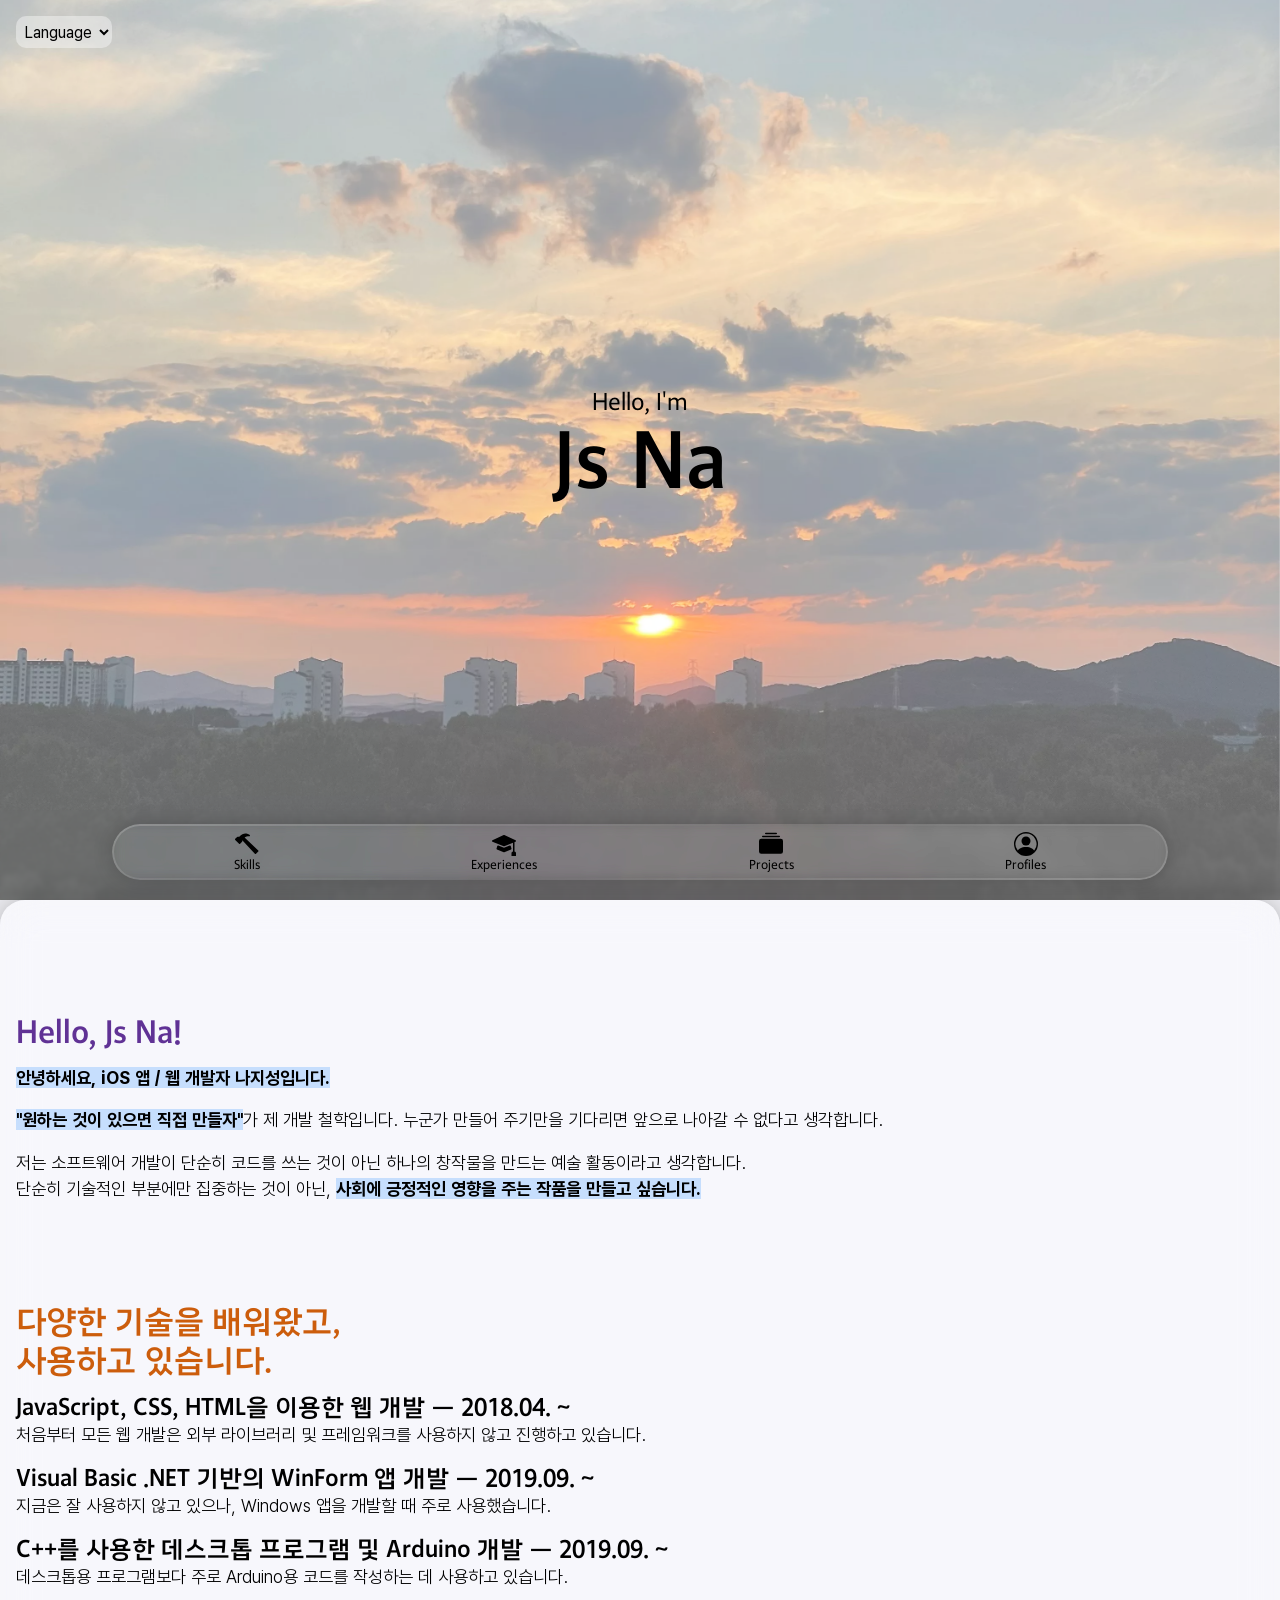
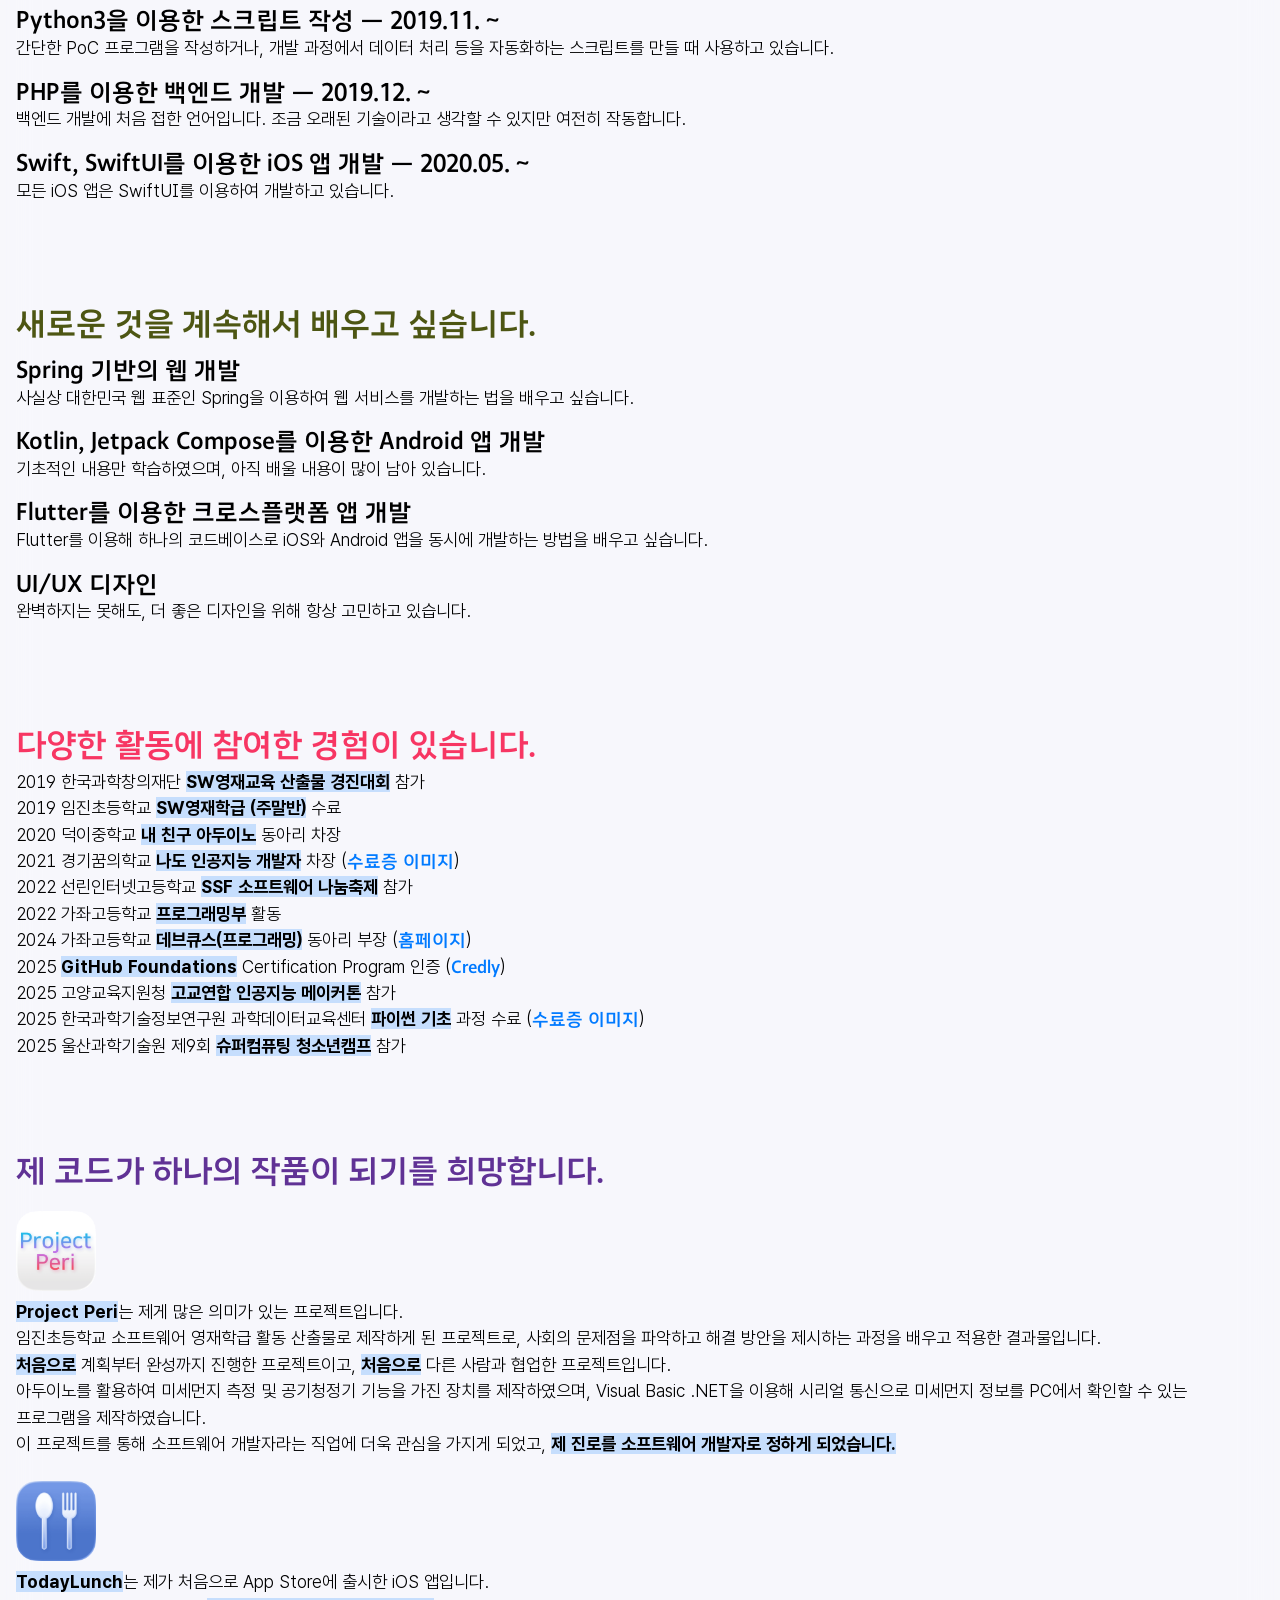
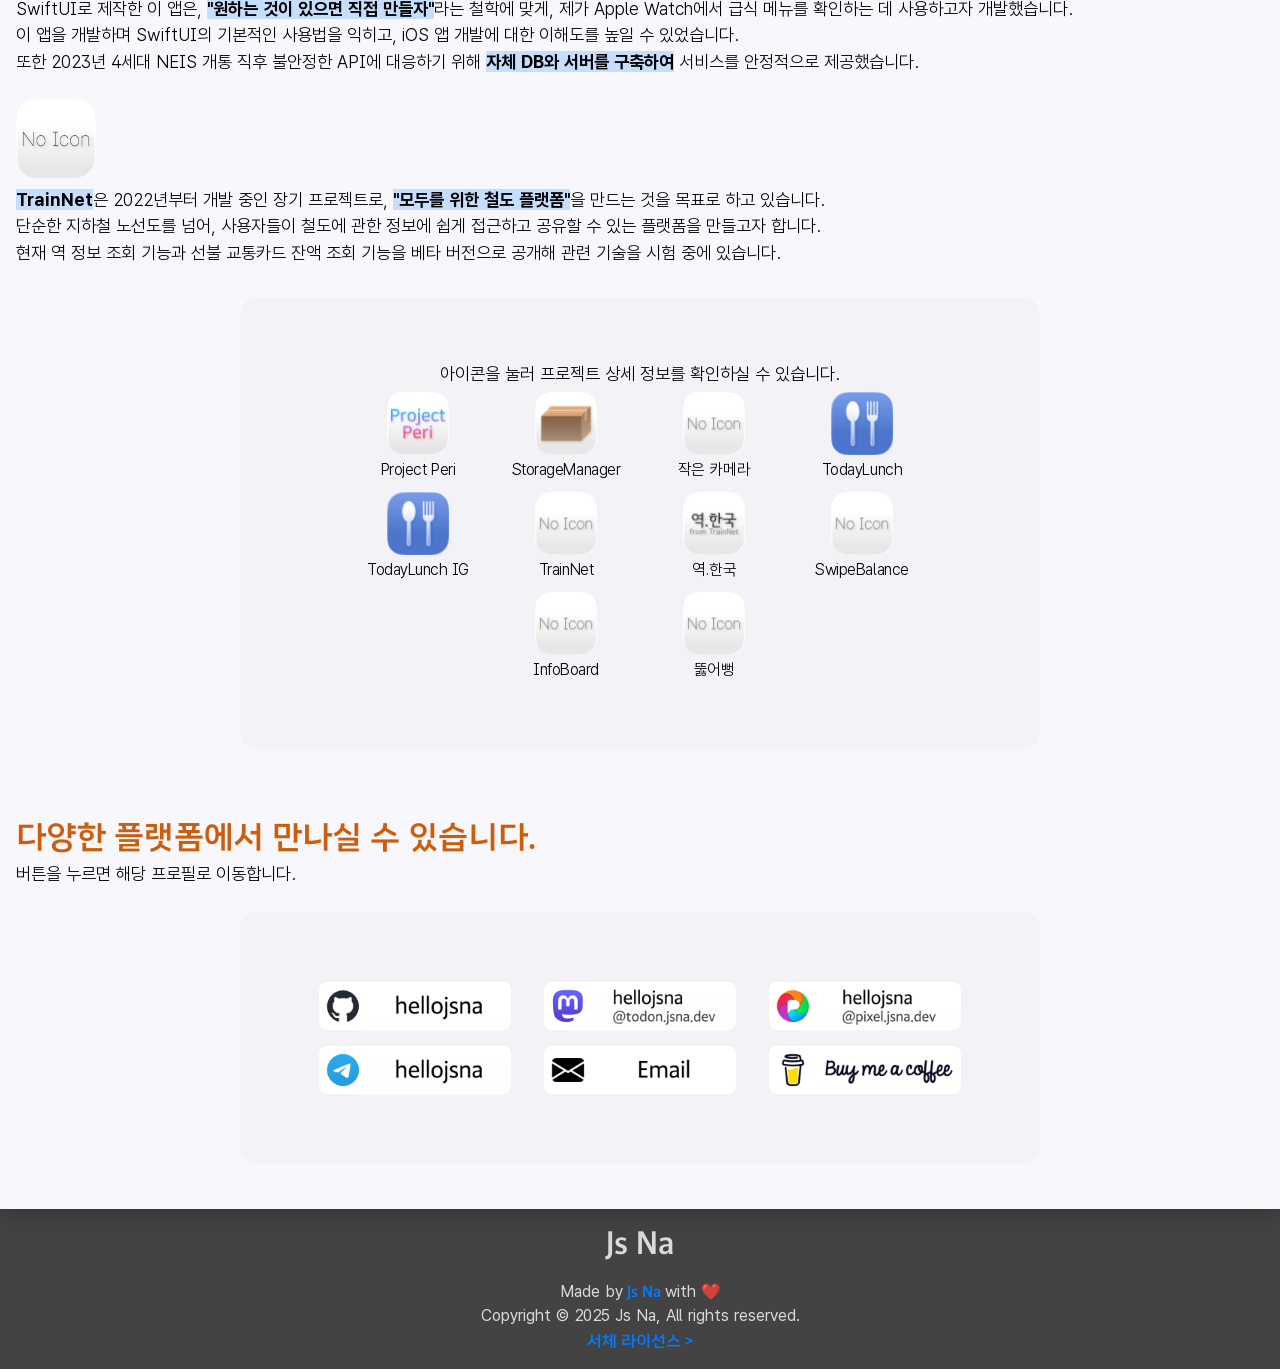
==== index.html @ 9e16c3ea "Add Project Preview Image(Screenshots)" ====
<!DOCTYPE html>
<html lang="ko">

<head>
    <meta charset="UTF-8">
    <meta name="viewport" content="width=device-width, initial-scale=1.0, viewport-fit=cover">
    <title>Js Na</title>
    <style>
        @import url('./resources/css/reset.css');
        @import url('./resources/css/root.css');
        @import url('./resources/css/index.css');
    </style>
</head>

<body>
    <div id="HelloJs" class="JsPage fixed">
        <div id="HelloVideo">
            <!--<video id="HelloVideoContent" autobuffer autoplay muted loop playsinline>
                <source src="../resources/videos/Hello-720-H264.mp4" type="video/mp4">
            </video>-->
            <picture>
                <source srcset="./resources/images/HelloTempBackground2.webp" type="image/webp">
                <img src="./resources/images/HelloTempBackground2.jpg" alt="">
            </picture>
        </div>
        <div id="HelloContent">
            <h3>Hello, I'm</h3>
            <h1>Js Na</h1>
        </div>
        <div id="LanguagePicker">
            <select id="LanguageSelect">
                <option selected disabled>Language</option>
                <option value="ko">한국어</option>
                <option value="en">English</option>
            </select>
        </div>
    </div>
    <div id="MainJs">
            <div id="JsMenuBarContainer">
                <div id="JsMenuBarBlurTop" class="GradientBlurView"></div>
                <div id="JsMenuBarBlurBottom" class="GradientBlurView"></div>
                <div id="JsMenuBarMagnifier">
                    <div class="MagnifierBorder"></div>
                </div>
                <span id="JsMenuBar">
                    <a href="#SkillsJs">
                        <svg xmlns="http://www.w3.org/2000/svg" width="16" height="16" fill="currentColor" class="bi bi-hammer"
                            viewBox="0 0 16 16">
                            <path
                                d="M9.972 2.508a.5.5 0 0 0-.16-.556l-.178-.129a5 5 0 0 0-2.076-.783C6.215.862 4.504 1.229 2.84 3.133H1.786a.5.5 0 0 0-.354.147L.146 4.567a.5.5 0 0 0 0 .706l2.571 2.579a.5.5 0 0 0 .708 0l1.286-1.29a.5.5 0 0 0 .146-.353V5.57l8.387 8.873A.5.5 0 0 0 14 14.5l1.5-1.5a.5.5 0 0 0 .017-.689l-9.129-8.63c.747-.456 1.772-.839 3.112-.839a.5.5 0 0 0 .472-.334" />
                        </svg>
                        <span>Skills</span>
                    </a>
                    <a href="#ExperienceJs">
                        <svg xmlns="http://www.w3.org/2000/svg" width="16" height="16" fill="currentColor"
                            class="bi bi-mortarboard-fill" viewBox="0 0 16 16">
                            <path
                                d="M8.211 2.047a.5.5 0 0 0-.422 0l-7.5 3.5a.5.5 0 0 0 .025.917l7.5 3a.5.5 0 0 0 .372 0L14 7.14V13a1 1 0 0 0-1 1v2h3v-2a1 1 0 0 0-1-1V6.739l.686-.275a.5.5 0 0 0 .025-.917z" />
                            <path
                                d="M4.176 9.032a.5.5 0 0 0-.656.327l-.5 1.7a.5.5 0 0 0 .294.605l4.5 1.8a.5.5 0 0 0 .372 0l4.5-1.8a.5.5 0 0 0 .294-.605l-.5-1.7a.5.5 0 0 0-.656-.327L8 10.466z" />
                        </svg>
                        <span>Experiences</span>
                    </a>
                    <a href="#MadeByJs">
                        <svg xmlns="http://www.w3.org/2000/svg" width="16" height="16" fill="currentColor" class="bi bi-collection-fill"
                            viewBox="0 0 16 16">
                            <path
                                d="M0 13a1.5 1.5 0 0 0 1.5 1.5h13A1.5 1.5 0 0 0 16 13V6a1.5 1.5 0 0 0-1.5-1.5h-13A1.5 1.5 0 0 0 0 6zM2 3a.5.5 0 0 0 .5.5h11a.5.5 0 0 0 0-1h-11A.5.5 0 0 0 2 3m2-2a.5.5 0 0 0 .5.5h7a.5.5 0 0 0 0-1h-7A.5.5 0 0 0 4 1" />
                        </svg>
                        <span>Projects</span>
                    </a>
                    <a href="#ProfilesJs">
                        <svg xmlns="http://www.w3.org/2000/svg" width="16" height="16" fill="currentColor" class="bi bi-person-circle"
                            viewBox="0 0 16 16">
                            <path d="M11 6a3 3 0 1 1-6 0 3 3 0 0 1 6 0" />
                            <path fill-rule="evenodd"
                                d="M0 8a8 8 0 1 1 16 0A8 8 0 0 1 0 8m8-7a7 7 0 0 0-5.468 11.37C3.242 11.226 4.805 10 8 10s4.757 1.225 5.468 2.37A7 7 0 0 0 8 1" />
                        </svg>
                        <span>Profiles</span>
                    </a>
                </span>
            </div>
        <div id="JsPageContainer">
            <span id="JsPages">
                <div id="AboutJs" class="JsPage">
                    <span class="PageContent">
                        <h1 class="PageTitle">Hello, Js Na!</h1>
                        <span class="PageSection">
                            <p><span class="bold">안녕하세요, iOS 앱 / 웹 개발자 나지성입니다.</span></p>
                        </span>
                        <span class="PageSection">
                            <p><span class="bold">"원하는 것이 있으면 직접 만들자"</span>가 제 개발 철학입니다. 누군가 만들어 주기만을 기다리면 앞으로 나아갈 수 없다고 생각합니다.</p>
                        </span>
                        <span class="PageSection">
                            <p>저는 소프트웨어 개발이 단순히 코드를 쓰는 것이 아닌 하나의 창작물을 만드는 예술 활동이라고 생각합니다.</p>
                            <p>단순히 기술적인 부분에만 집중하는 것이 아닌, <span class="bold">사회에 긍정적인 영향을 주는 작품을 만들고 싶습니다.</span></p>
                        </span>
                    </span>
                </div>
                <div id="SkillsJs" class="JsPage">
                    <span class="PageContent">
                        <h1 class="PageTitle">다양한 기술을 배워왔고,<br>사용하고 있습니다.</h1>
                        <span class="PageSection">
                            <h2><span class="bold">JavaScript, CSS, HTML을 이용한 웹 개발</span> — 2018.04. ~</h2>
                            <p>처음부터 모든 웹 개발은 외부 라이브러리 및 프레임워크를 사용하지 않고 진행하고 있습니다.</p>
                        </span>
                        <span class="PageSection">                            
                            <h2><span class="bold">Visual Basic .NET 기반의 WinForm 앱 개발</span> — 2019.09. ~</h2>
                            <p>지금은 잘 사용하지 않고 있으나, Windows 앱을 개발할 때 주로 사용했습니다.</p>
                        </span>
                        <span class="PageSection">
                            <h2><span class="bold">C++를 사용한 데스크톱 프로그램 및 Arduino 개발</span> — 2019.09. ~</h2>
                            <p>데스크톱용 프로그램보다 주로 Arduino용 코드를 작성하는 데 사용하고 있습니다.</p>
                        </span>
                        <span class="PageSection">
                            <h2><span class="bold">Python3을 이용한 스크립트 작성</span> — 2019.11. ~</h2>
                            <p>간단한 PoC 프로그램을 작성하거나, 개발 과정에서 데이터 처리 등을 자동화하는 스크립트를 만들 때 사용하고 있습니다.</p>
                        </span>
                        <span class="PageSection">
                            <h2><span class="bold">PHP를 이용한 백엔드 개발</span> — 2019.12. ~</h2>
                            <p>백엔드 개발에 처음 접한 언어입니다. 조금 오래된 기술이라고 생각할 수 있지만 여전히 작동합니다.</p>
                        </span>
                        <span class="PageSection">
                            <h2><span class="bold">Swift, SwiftUI를 이용한 iOS 앱 개발</span> — 2020.05. ~</h2>
                            <p>모든 iOS 앱은 SwiftUI를 이용하여 개발하고 있습니다.</p>
                        </span>
                    </span>
                </div>
                <div id="LearnJs" class="JsPage">
                    <span class="PageContent">
                        <h1 class="PageTitle">새로운 것을 계속해서 배우고 싶습니다.</h1>
                        <span class="PageSection">
                            <h2>Spring 기반의 웹 개발</h2>
                            <p>사실상 대한민국 웹 표준인 Spring을 이용하여 웹 서비스를 개발하는 법을 배우고 싶습니다.</p>
                        </span>
                        <span class="PageSection">
                            <h2>Kotlin, Jetpack Compose를 이용한 Android 앱 개발</h2>
                            <p>기초적인 내용만 학습하였으며, 아직 배울 내용이 많이 남아 있습니다.</p>
                        </span>
                        <span class="PageSection">
                            <h2>Flutter를 이용한 크로스플랫폼 앱 개발</h2>
                            <p>Flutter를 이용해 하나의 코드베이스로 iOS와 Android 앱을 동시에 개발하는 방법을 배우고 싶습니다.</p>
                        </span>
                        <span class="PageSection">
                            <h2>UI/UX 디자인</h2>
                            <p>완벽하지는 못해도, 더 좋은 디자인을 위해 항상 고민하고 있습니다.</p>
                        </span>
                    </span>
                </div>
                <div id="ExperienceJs" class="JsPage">
                    <span class="PageContent">
                        <h1 class="PageTitle">다양한 활동에 참여한 경험이 있습니다.</h1>
                        <p>2019 한국과학창의재단 <span class="bold">SW영재교육 산출물 경진대회</span> 참가</p>
                        <p>2019 임진초등학교 <span class="bold">SW영재학급 (주말반)</span> 수료</p>
                        <p>2020 덕이중학교 <span class="bold">내 친구 아두이노</span> 동아리 차장</p>
                        <p>2021 경기꿈의학교 <span class="bold">나도 인공지능 개발자</span> 차장 (<a href="./resources/images/ExpPhotos/Gyeonggi_AI_Cert.png" target="_blank">수료증 이미지</a>)</p>
                        <p>2022 선린인터넷고등학교 <span class="bold">SSF 소프트웨어 나눔축제</span> 참가</p>
                        <p>2022 가좌고등학교 <span class="bold">프로그래밍부</span> 활동</p>
                        <p>2024 가좌고등학교 <span class="bold">데브큐스(프로그래밍)</span> 동아리 부장 (<a href="https://devques.gajwa.dev" target="_blank">홈페이지</a>)</p>
                        <p>2025 <span class="bold">GitHub Foundations</span> Certification Program 인증 (<a href="https://www.credly.com/badges/ddab926b-8f0d-4dce-a1a1-4b025e166acb/public_url" target="_blank">Credly</a>)</p>
                        <p>2025 고양교육지원청 <span class="bold">고교연합 인공지능 메이커톤</span> 참가</p>
                        <p>2025 한국과학기술정보연구원 과학데이터교육센터 <span class="bold">파이썬 기초</span> 과정 수료 (<a href="./resources/images/ExpPhotos/KISTI_Python_Cert.png" target="_blank">수료증 이미지</a>)</p>
                        <p>2025 울산과학기술원 제9회 <span class="bold">슈퍼컴퓨팅 청소년캠프</span> 참가</p>
                    </span>
                </div>
                <div id="MadeByJs" class="JsPage">
                    <span class="PageContent">
                        <h1 class="PageTitle">제 코드가 하나의 작품이 되기를 희망합니다.</h1>
                        <span class="PageSection JsProjectHighlight">
                            <picture>
                                <source srcset="./resources/images/AppIcon/ProjectPeriIcon-Dark.png"
                                    media="(prefers-color-scheme: dark)" />
                                <img src="./resources/images/AppIcon/ProjectPeriIcon-Default.png" alt="Project Peri" />
                            </picture>
                            <p><span class="bold">Project Peri</span>는 제게 많은 의미가 있는 프로젝트입니다.</p>
                            <p>임진초등학교 소프트웨어 영재학급 활동 산출물로 제작하게 된 프로젝트로, 사회의 문제점을 파악하고 해결 방안을 제시하는 과정을 배우고 적용한 결과물입니다.</p>
                            <p><span class="bold">처음으로</span> 계획부터 완성까지 진행한 프로젝트이고, <span class="bold">처음으로</span> 다른 사람과 협업한 프로젝트입니다.</p>
                            <p>아두이노를 활용하여 미세먼지 측정 및 공기청정기 기능을 가진 장치를 제작하였으며, Visual Basic .NET을 이용해 시리얼 통신으로 미세먼지 정보를 PC에서 확인할 수 있는 프로그램을 제작하였습니다.</p>
                            <p>이 프로젝트를 통해 소프트웨어 개발자라는 직업에 더욱 관심을 가지게 되었고, <span class="bold">제 진로를 소프트웨어 개발자로 정하게 되었습니다.</span></p>
                        </span>
                        <span class="PageSection JsProjectHighlight">
                            <picture>
                                <source srcset="./resources/images/AppIcon/TodayLunchIcon-Dark.png"
                                    media="(prefers-color-scheme: dark)" />
                                <img src="./resources/images/AppIcon/TodayLunchIcon-Default.png" alt="TodayLunch" />
                            </picture>
                            <p><span class="bold">TodayLunch</span>는 제가 처음으로 App Store에 출시한 iOS 앱입니다.</p>
                            <p>SwiftUI로 제작한 이 앱은, <span class="bold">"원하는 것이 있으면 직접 만들자"</span>라는 철학에 맞게, 제가 Apple Watch에서 급식 메뉴를 확인하는 데 사용하고자 개발했습니다.</p>
                            <p>이 앱을 개발하며 SwiftUI의 기본적인 사용법을 익히고, iOS 앱 개발에 대한 이해도를 높일 수 있었습니다.</p>
                            <p>또한 2023년 4세대 NEIS 개통 직후 불안정한 API에 대응하기 위해 <span class="bold">자체 DB와 서버를 구축하여</span> 서비스를 안정적으로 제공했습니다.</p>
                        </span>
                        <span class="PageSection JsProjectHighlight">
                            <picture>
                                <source srcset="./resources/images/AppIcon/NoIcon-Dark.png"
                                    media="(prefers-color-scheme: dark)" />
                                <img src="./resources/images/AppIcon/NoIcon-Default.png" alt="TrainNet" />
                            </picture>
                            <p><span class="bold">TrainNet</span>은 2022년부터 개발 중인 장기 프로젝트로, <span class="bold">"모두를 위한 철도 플랫폼"</span>을 만드는 것을 목표로 하고 있습니다.</p>
                            <p>단순한 지하철 노선도를 넘어, 사용자들이 철도에 관한 정보에 쉽게 접근하고 공유할 수 있는 플랫폼을 만들고자 합니다.</p>
                            <p>현재 역 정보 조회 기능과 선불 교통카드 잔액 조회 기능을 베타 버전으로 공개해 관련 기술을 시험 중에 있습니다.</p>
                        </span>
                    </span>
                    <div id="JsAppLibrary" class="JsIconList">
                        <p>아이콘을 눌러 프로젝트 상세 정보를 확인하실 수 있습니다.</p>
                        <!-- TODO: Add WEBP images / resize to 1024x1024 -->
                        <span>
                            <button id="JsAppItem-ProjectPeri" class="JsAppItem hoverEffect">
                                <picture>
                                    <source srcset="./resources/images/AppIcon/ProjectPeriIcon-Dark.png"
                                        media="(prefers-color-scheme: dark)" />
                                    <img src="./resources/images/AppIcon/ProjectPeriIcon-Default.png" alt="Project Peri" />
                                </picture>
                                <p class="JsAppTitle">Project Peri</p>
                                <a class="JsAppLink" href="https://archive.jsna.dev/projectperi" target="_blank">Js Archive</a>
                                <p class="JsAppDescription">2019년 임진초등학교 소프트웨어 영재학급 산출물.<br>스마트폰으로 제어 가능한 미세먼지 측정 및 공기청정기 장치.</p>
                            </button>
                            <button id="JsAppItem-StorageManager" class="JsAppItem hoverEffect">
                                <picture>
                                    <source srcset="./resources/images/AppIcon/StorageManagerIcon-Dark.png"
                                        media="(prefers-color-scheme: dark)" />
                                    <img src="./resources/images/AppIcon/StorageManagerIcon-Default.png"
                                        alt="StorageManager" />
                                </picture>
                                <p class="JsAppTitle">StorageManager</p>
                                <p class="JsAppDescription">목록으로 정리해 한 눈에 보는 창고 상태 관리 앱.</p>
                            </button>
                            <button id="JsAppItem-SmallCamera" class="JsAppItem hoverEffect">
                                <picture>
                                    <source srcset="./resources/images/AppIcon/NoIcon-Dark.png"
                                        media="(prefers-color-scheme: dark)" />
                                    <img src="./resources/images/AppIcon/NoIcon-Default.png" alt="작은 카메라" />
                                </picture>
                                <p class="JsAppTitle">작은 카메라</p>
                                <p class="JsAppDescription">사진의 화질을 약간 낮춰 파일 용량을 EBS 온라인 클래스 업로드 제한에 맞게 조절해주는 앱.</p>
                            </button>
                            <button id="JsAppItem-TodayLunch" class="JsAppItem hoverEffect">
                                <picture>
                                    <source srcset="./resources/images/AppIcon/TodayLunchIcon-Dark.png"
                                        media="(prefers-color-scheme: dark)" />
                                    <img src="./resources/images/AppIcon/TodayLunchIcon-Default.png" alt="TodayLunch" />
                                </picture>
                                <p class="JsAppTitle">TodayLunch</p>
                                <a class="JsAppLink" href="https://apps.apple.com/kr/app/todaylunch/id6443977069"
                                    target="_blank">App Store</a>
                                <p class="JsAppDescription">손목에서 보는 오늘 급식 메뉴 - Apple Watch 지원 급식 식단 정보 앱.<br>전국 초등학교, 중학교, 고등학교 및 일본 일부 지역 학교의 급식 메뉴를 간편하게 확인하고, 공유할 수 있습니다.</p>
                                <div class="JsAppDetailPreviewImagesContainer">
                                    <div class="JsAppDetailPreviewImages">
                                        <img src="/resources/images/AppPreview/dev.jsna.TodayLunch/Preview.001.png" alt="Preview Image">
                                        <img src="/resources/images/AppPreview/dev.jsna.TodayLunch/Preview.002.png" alt="Preview Image">
                                        <img src="/resources/images/AppPreview/dev.jsna.TodayLunch/Preview.003.png" alt="Preview Image">
                                        <img src="/resources/images/AppPreview/dev.jsna.TodayLunch/Preview.004.png" alt="Preview Image">
                                    </div>
                                </div>
                            </button>
                            <button id="JsAppItem-TodayLunchIG" class="JsAppItem hoverEffect">
                                <picture>
                                    <source srcset="./resources/images/AppIcon/TodayLunchIcon-Dark.png"
                                        media="(prefers-color-scheme: dark)" />
                                    <img src="./resources/images/AppIcon/TodayLunchIcon-Default.png" alt="TodayLunch IG" />
                                </picture>
                                <p class="JsAppTitle">TodayLunch IG</p>
                                <a class="JsAppLink" href="https://instagram.com/gjhs_lunch"
                                    target="_blank">Gajwa</a>
                                <a class="JsAppLink" href="https://instagram.com/daejin_lunch"
                                    target="_blank">Daejin</a>
                                <a class="JsAppLink" href="https://instagram.com/shinjin_lunch"
                                    target="_blank">Shinjin</a>
                                <a class="JsAppLink" href="https://instagram.com/gmsh_lunch"
                                    target="_blank">GMSH</a>
                                <p class="JsAppDescription">TodayLunch on Instagram.</p>
                                <div class="JsAppDetailPreviewImagesContainer">
                                    <div class="JsAppDetailPreviewImages">
                                        <img src="/resources/images/AppPreview/dev.jsna.TodayLunch.IG/Preview.001.png" alt="Preview Image">
                                        <img src="/resources/images/AppPreview/dev.jsna.TodayLunch.IG/Preview.002.png" alt="Preview Image">
                                        <img src="/resources/images/AppPreview/dev.jsna.TodayLunch.IG/Preview.003.png" alt="Preview Image">
                                        <img src="/resources/images/AppPreview/dev.jsna.TodayLunch.IG/Preview.004.png" alt="Preview Image">
                                    </div>
                                </div>
                            </button>
                            <button id="JsAppItem-TrainNet" class="JsAppItem hoverEffect">
                                <picture>
                                    <source srcset="./resources/images/AppIcon/NoIcon-Dark.png"
                                        media="(prefers-color-scheme: dark)" />
                                    <img src="./resources/images/AppIcon/NoIcon-Default.png" alt="TrainNet" />
                                </picture>
                                <p class="JsAppTitle">TrainNet</p>
                                <a class="JsAppLink" href="https://trainnet.kr" target="_blank">TrainNet</a>
                                <p class="JsAppDescription">모두를 위한 철도 플랫폼 - TrainNet<br>트레인넷은 단순한 지하철 노선도가 아닙니다.</p>
                            </button>
                            <button id="JsAppItem-Station" class="JsAppItem hoverEffect">
                                <picture>
                                    <source srcset="./resources/images/AppIcon/StationIcon-Dark.png"
                                        media="(prefers-color-scheme: dark)" />
                                    <img src="./resources/images/AppIcon/StationIcon-Default.png" alt="역.한국" />
                                </picture>
                                <p class="JsAppTitle">역.한국</p>
                                <a class="JsAppLink" href="https://역.한국" target="_blank">역.한국</a>
                                <p class="JsAppDescription">가장 빠른 지하철역 정보 검색 서비스 - 역.한국 from TrainNet<br>복잡한 주소 대신 <a href="https://역.한국/김포공항5">역.한국/김포공항5</a> 처럼 짧은 링크로 공유할 수 있습니다.</p>
                                <div class="JsAppDetailPreviewImagesContainer">
                                    <div class="JsAppDetailPreviewImages">
                                        <img src="/resources/images/AppPreview/kr.trainnet.StationKR/kr.trainnet.StationKR.001.png" alt="Preview Image">
                                        <img src="/resources/images/AppPreview/kr.trainnet.StationKR/kr.trainnet.StationKR.002.png" alt="Preview Image">
                                        <img src="/resources/images/AppPreview/kr.trainnet.StationKR/kr.trainnet.StationKR.003.png" alt="Preview Image">
                                        <img src="/resources/images/AppPreview/kr.trainnet.StationKR/kr.trainnet.StationKR.004.png" alt="Preview Image">
                                        <img src="/resources/images/AppPreview/kr.trainnet.StationKR/kr.trainnet.StationKR.005.png" alt="Preview Image">
                                        <img src="/resources/images/AppPreview/kr.trainnet.StationKR/kr.trainnet.StationKR.006.png" alt="Preview Image">
                                        <img src="/resources/images/AppPreview/kr.trainnet.StationKR/kr.trainnet.StationKR.007.png" alt="Preview Image">
                                    </div>
                                </div>
                            </button>
                            <button id="JsAppItem-SwipeBalance" class="JsAppItem hoverEffect">
                                <picture>
                                    <source srcset="./resources/images/AppIcon/NoIcon-Dark.png"
                                        media="(prefers-color-scheme: dark)" />
                                    <img src="./resources/images/AppIcon/NoIcon-Default.png" alt="역.한국" />
                                </picture>
                                <p class="JsAppTitle">SwipeBalance</p>
                                <a class="JsAppLink" href="https://testflight.apple.com/join/xQWasXfj"
                                    target="_blank">TestFlight</a>
                                <p class="JsAppDescription">선불 교통 카드 잔액 조회 앱 - SwipeBalance from TrainNet<br>iOS 18 이상 버전의 제어 센터에 제어 항목을 추가하면 앱에 더 빠른 접근이 가능합니다.</p>
                            </button>
                            <button id="JsAppItem-InfoBoard" class="JsAppItem hoverEffect">
                                <picture>
                                    <source srcset="./resources/images/AppIcon/NoIcon-Dark.png"
                                        media="(prefers-color-scheme: dark)" />
                                    <img src="./resources/images/AppIcon/NoIcon-Default.png" alt="InfoBoard" />
                                </picture>
                                <p class="JsAppTitle">InfoBoard</p>
                                <p class="JsAppDescription">학교 현관 인포메이션 디스플레이 프로젝트.</p>
                                <!-- TODO: 설명 추가 -->
                            </button>
                            <button id="JsAppItem-Ttureoppeong" class="JsAppItem hoverEffect">
                                <picture>
                                    <source srcset="./resources/images/AppIcon/NoIcon-Dark.png"
                                        media="(prefers-color-scheme: dark)" />
                                    <img src="./resources/images/AppIcon/NoIcon-Default.png" alt="뚫어뻥" />
                                </picture>
                                <p class="JsAppTitle">뚫어뻥</p>
                                <a class="JsAppLink" href="https://github.com/hellojsna/Make-a-Thon-2025-Ttureoppeong" target="_blank">GitHub</a>
                                <p class="JsAppDescription">뚫어뻥 - 하수구 자동 청소를 통한 스마트 도로 침수 방지 시스템<br>경기도고양교육지원청 2025 고교연합 인공지능 메이커톤 프로젝트<br>｢틀을 깬 상상｣ 상 수상작</p>
                            </button>
                        </span>
                    </div>
                </div>
                <div id="ProfilesJs" class="JsPage">
                    <span class="PageContent">
                        <h1 class="PageTitle">다양한 플랫폼에서 만나실 수 있습니다.</h1>
                        <p>버튼을 누르면 해당 프로필로 이동합니다.</p>
                    </span>

                    <div id="JsProfileLinks" class="JsIconList">
                        <a class="hoverEffect" href="https://github.com/hellojsna" target="_blank">
                            <picture>
                                <source srcset="./resources/images/ProfileLinks/Button-GitHub-Dark.webp"
                                    type="image/webp" media="(prefers-color-scheme: dark)" />
                                <source srcset="./resources/images/ProfileLinks/Button-GitHub-Default.webp"
                                    type="image/webp" media="(prefers-color-scheme: light), (prefers-color-scheme: no-preference)" />
                                <source srcset="./resources/images/ProfileLinks/Button-GitHub-Dark.png"
                                    media="(prefers-color-scheme: dark)" />
                                <img src="./resources/images/ProfileLinks/Button-GitHub-Default.png" alt="GitHub" />
                            </picture>
                        </a>
                        <a class="hoverEffect" href="https://todon.jsna.dev/@hellojsna" target="_blank">
                            <picture>
                                <source srcset="./resources/images/ProfileLinks/Button-Todon-Dark.webp"
                                    type="image/webp" media="(prefers-color-scheme: dark)" />
                                <source srcset="./resources/images/ProfileLinks/Button-Todon-Default.webp"
                                    type="image/webp" media="(prefers-color-scheme: light), (prefers-color-scheme: no-preference)" />
                                <source srcset="./resources/images/ProfileLinks/Button-Todon-Dark.png"
                                    media="(prefers-color-scheme: dark)" />
                                <img src="./resources/images/ProfileLinks/Button-Todon-Default.png" alt="Mastodon" />
                            </picture>
                        </a>
                        <a class="hoverEffect" href="https://pixel.jsna.dev/hello.jsna" target="_blank">
                            <picture>
                                <source srcset="./resources/images/ProfileLinks/Button-Pixel-Dark.webp"
                                    type="image/webp" media="(prefers-color-scheme: dark)" />
                                <source srcset="./resources/images/ProfileLinks/Button-Pixel-Default.webp"
                                    type="image/webp" media="(prefers-color-scheme: light), (prefers-color-scheme: no-preference)" />
                                <source srcset="./resources/images/ProfileLinks/Button-Pixel-Dark.png"
                                    media="(prefers-color-scheme: dark)" />
                                <img src="./resources/images/ProfileLinks/Button-Pixel-Default.png" alt="Pixelfed" />
                            </picture>
                        </a>
                        <a class="hoverEffect" href="https://t.me/hellojsna" target="_blank">
                            <picture>
                                <source srcset="./resources/images/ProfileLinks/Button-Telegram-Dark.webp"
                                    type="image/webp" media="(prefers-color-scheme: dark)" />
                                <source srcset="./resources/images/ProfileLinks/Button-Telegram-Default.webp"
                                    type="image/webp" media="(prefers-color-scheme: light), (prefers-color-scheme: no-preference)" />
                                <source srcset="./resources/images/ProfileLinks/Button-Telegram-Dark.png"
                                    media="(prefers-color-scheme: dark)" />
                                <img src="./resources/images/ProfileLinks/Button-Telegram-Default.png" alt="Telegram" />
                            </picture>
                        </a>
                        <a class="hoverEffect" href="mailto:open-durable-blend@duck.com">
                            <picture>
                                <source srcset="./resources/images/ProfileLinks/Button-Email-Dark.webp"
                                    type="image/webp" media="(prefers-color-scheme: dark)" />
                                <source srcset="./resources/images/ProfileLinks/Button-Email-Default.webp"
                                    type="image/webp" media="(prefers-color-scheme: light), (prefers-color-scheme: no-preference)" />
                                <source srcset="./resources/images/ProfileLinks/Button-Email-Dark.png"
                                    media="(prefers-color-scheme: dark)" />
                                <img src="./resources/images/ProfileLinks/Button-Email-Default.png" alt="Email" />
                            </picture>
                        </a>
                        <a class="hoverEffect" href="https://coff.ee/HelloJsNa" target="_blank">
                            <picture>
                                <source srcset="./resources/images/ProfileLinks/Button-Coffee-Dark.webp"
                                    type="image/webp" media="(prefers-color-scheme: dark)" />
                                <source srcset="./resources/images/ProfileLinks/Button-Coffee-Default.webp"
                                    type="image/webp" media="(prefers-color-scheme: light), (prefers-color-scheme: no-preference)" />
                                <source srcset="./resources/images/ProfileLinks/Button-Coffee-Dark.png"
                                    media="(prefers-color-scheme: dark)" />
                                <img src="./resources/images/ProfileLinks/Button-Coffee-Default.png" alt="Buy Me a Coffee" />
                            </picture>
                        </a>
                    </div>
                </div>
            </span>
        </div>
    </div>
    <div id="JsAppDetailView">
        <div id="JsAppDetailBackground"></div>
        <div id="JsAppDetailContent">
            <span id="JsAppDetailIconContainer">
            </span>
            <h1 id="JsAppDetailTitle">Project</h1>
            <p id="JsAppDetailDescription">Description</p>
            <div id="JsAppDetailPreviewImagesContainer"></div>
        </div>
        <div id="JsAppDetailControlContainer">
            <span id="JsAppDetailLinkContainer">
            </span>
            <button id="JsAppDetailCloseButton"><svg xmlns="http://www.w3.org/2000/svg" width="16" height="16"
                    fill="currentColor" class="bi bi-x" viewBox="0 0 16 16">
                    <path
                        d="M4.646 4.646a.5.5 0 0 1 .708 0L8 7.293l2.646-2.647a.5.5 0 0 1 .708.708L8.707 8l2.647 2.646a.5.5 0 0 1-.708.708L8 8.707l-2.646 2.647a.5.5 0 0 1-.708-.708L7.293 8 4.646 5.354a.5.5 0 0 1 0-.708" />
                </svg></button>
        </div>
    </div>

    <footer id="JsFooter">
        <h1>Js Na</h1>
        <p>Made by<a href="https://jsna.dev/"> Js Na </a>with ❤️</p>
        <p>Copyright © 2025 Js Na, All rights reserved.</p>
        <button id="JsFontLicenseButton">서체 라이선스 ></button>
        <div id="JsFontLicenseContent">
            <picture>
                <source srcset="./resources/images/AppIcon/JsFontIcon-Dark.png"
                    media="(prefers-color-scheme: dark)" />
                <img src="./resources/images/AppIcon/JsFontIcon-Default.png" alt="InfoBoard" />
            </picture>
            <p class="JsAppTitle">서체 라이선스</p>
            <span class="JsAppDescription">
                <p>이 페이지는 아래 서체들을 사용하고 있습니다.</p>
                <p class="SeoulAlrim"><a href="https://www.seoul.go.kr/seoul/font.do" target="_blank">서울특별시에서 제공하는</a> 서울알림체</p>
                <p class="PretendardGOV"><a href="https://github.com/orioncactus/pretendard/blob/main/LICENSE" target="_blank">orioncactus에서 제공하는</a> Pretendard GOV</p>
                <!--<p class="SCDream"><a href="https://s-core.co.kr/company/font/" target="_blank">에스코어에서 제공하는</a> 에스코어드림</p>-->
            </span>
        </div>
    </footer>
    <script src="./resources/scripts/root.js"></script>
    <script src="./resources/scripts/index.js"></script>
</body>

</html>
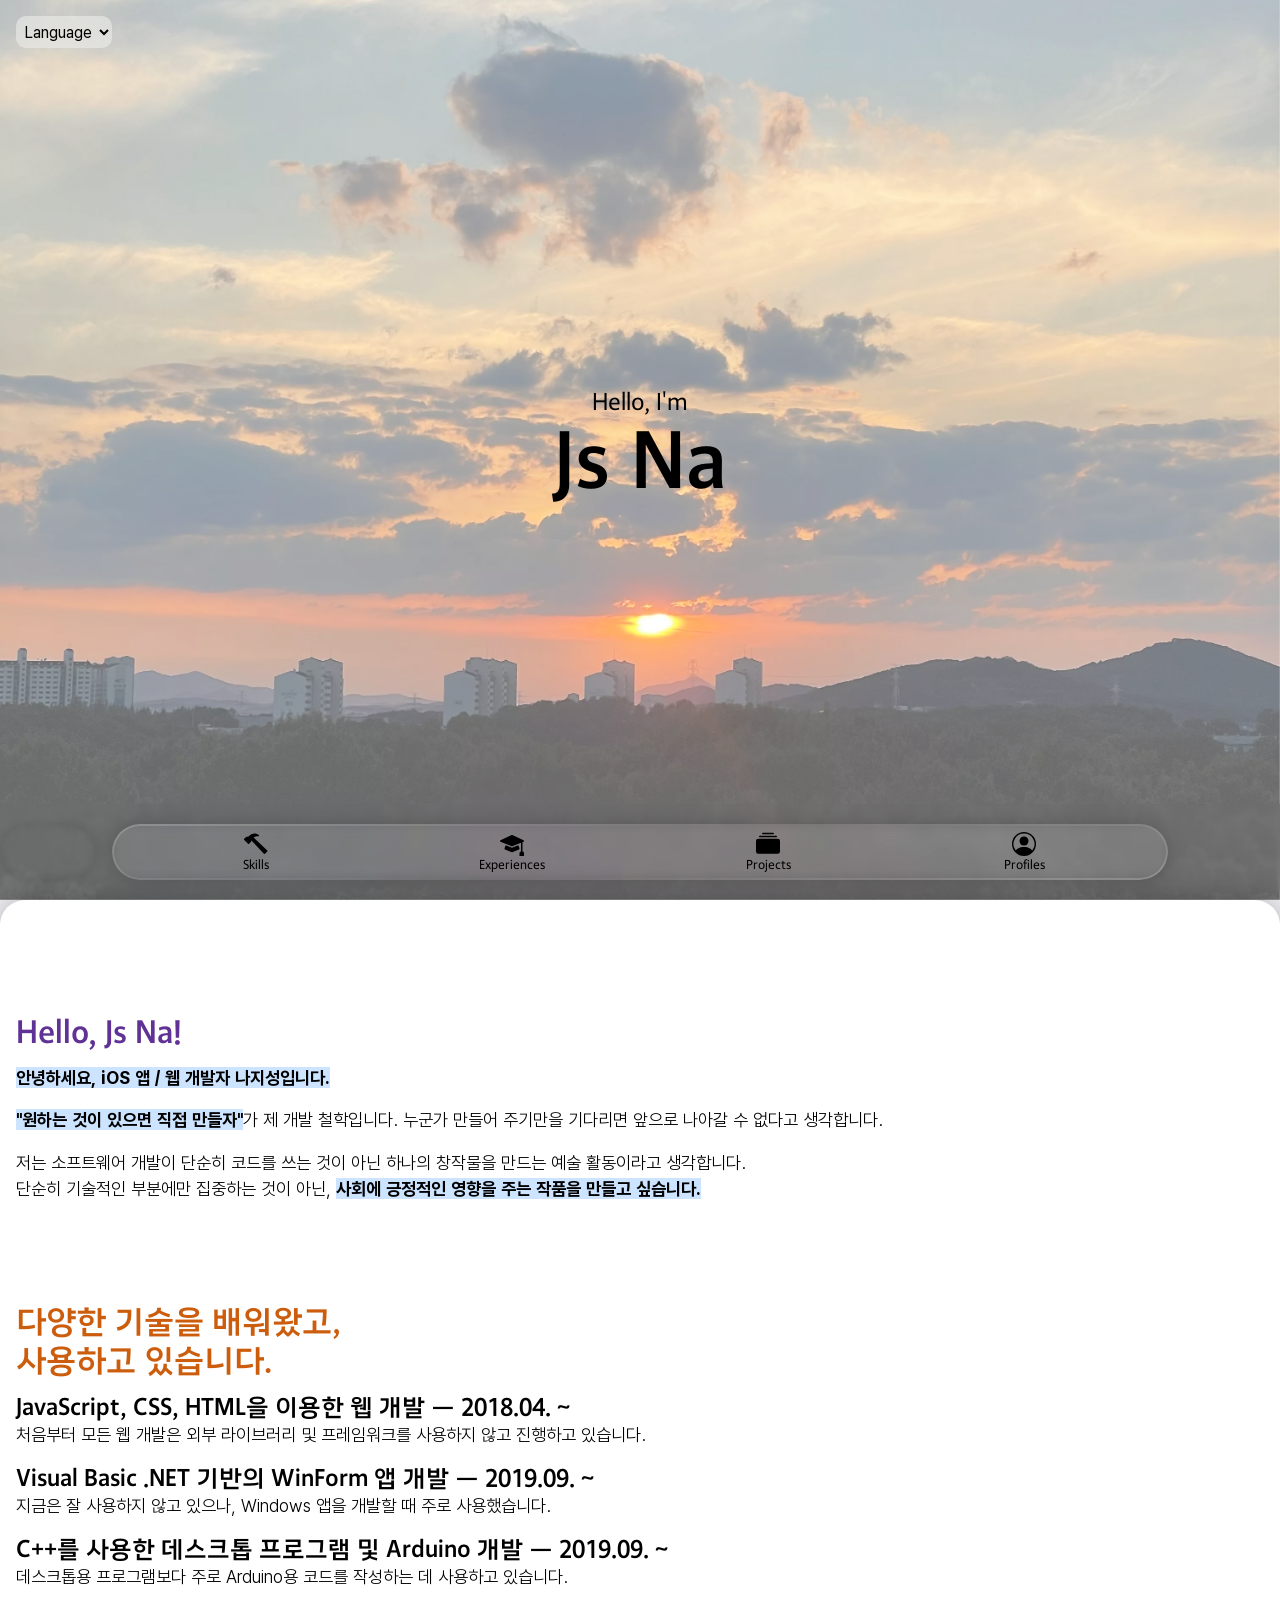
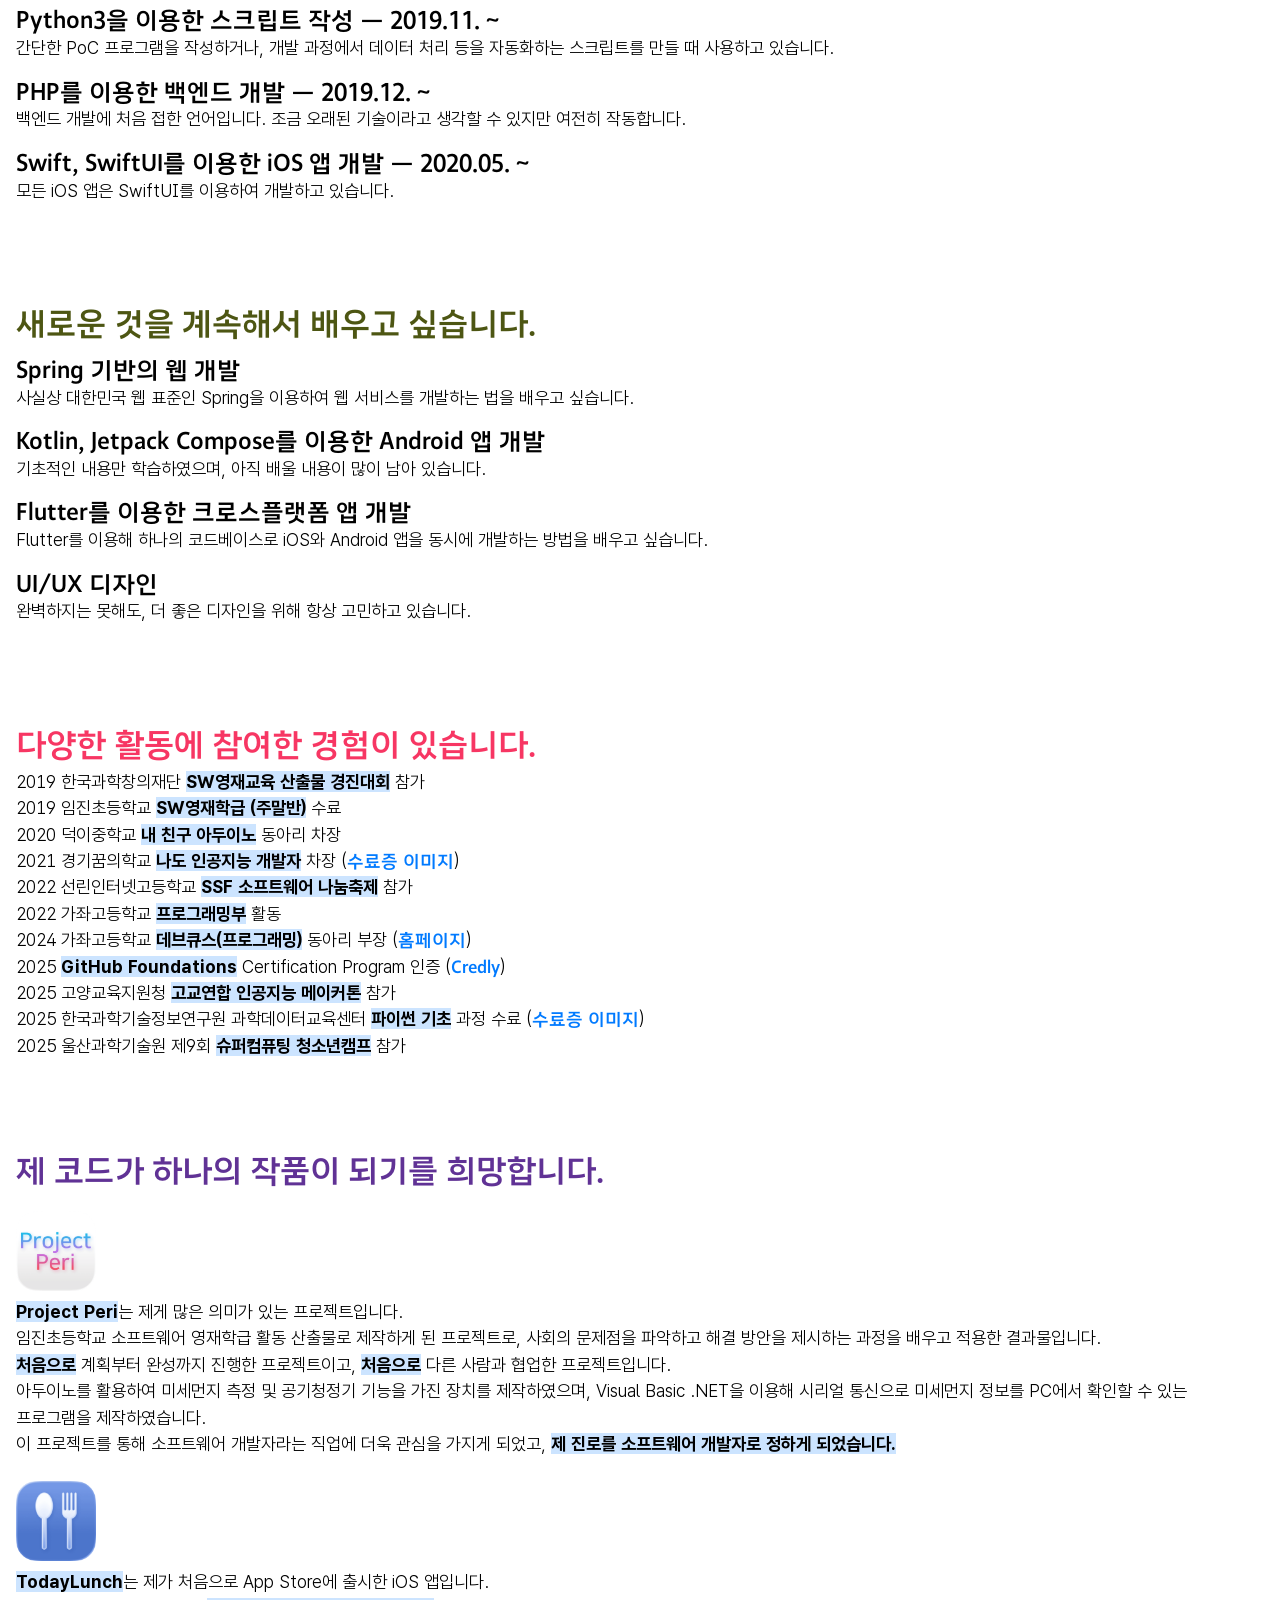
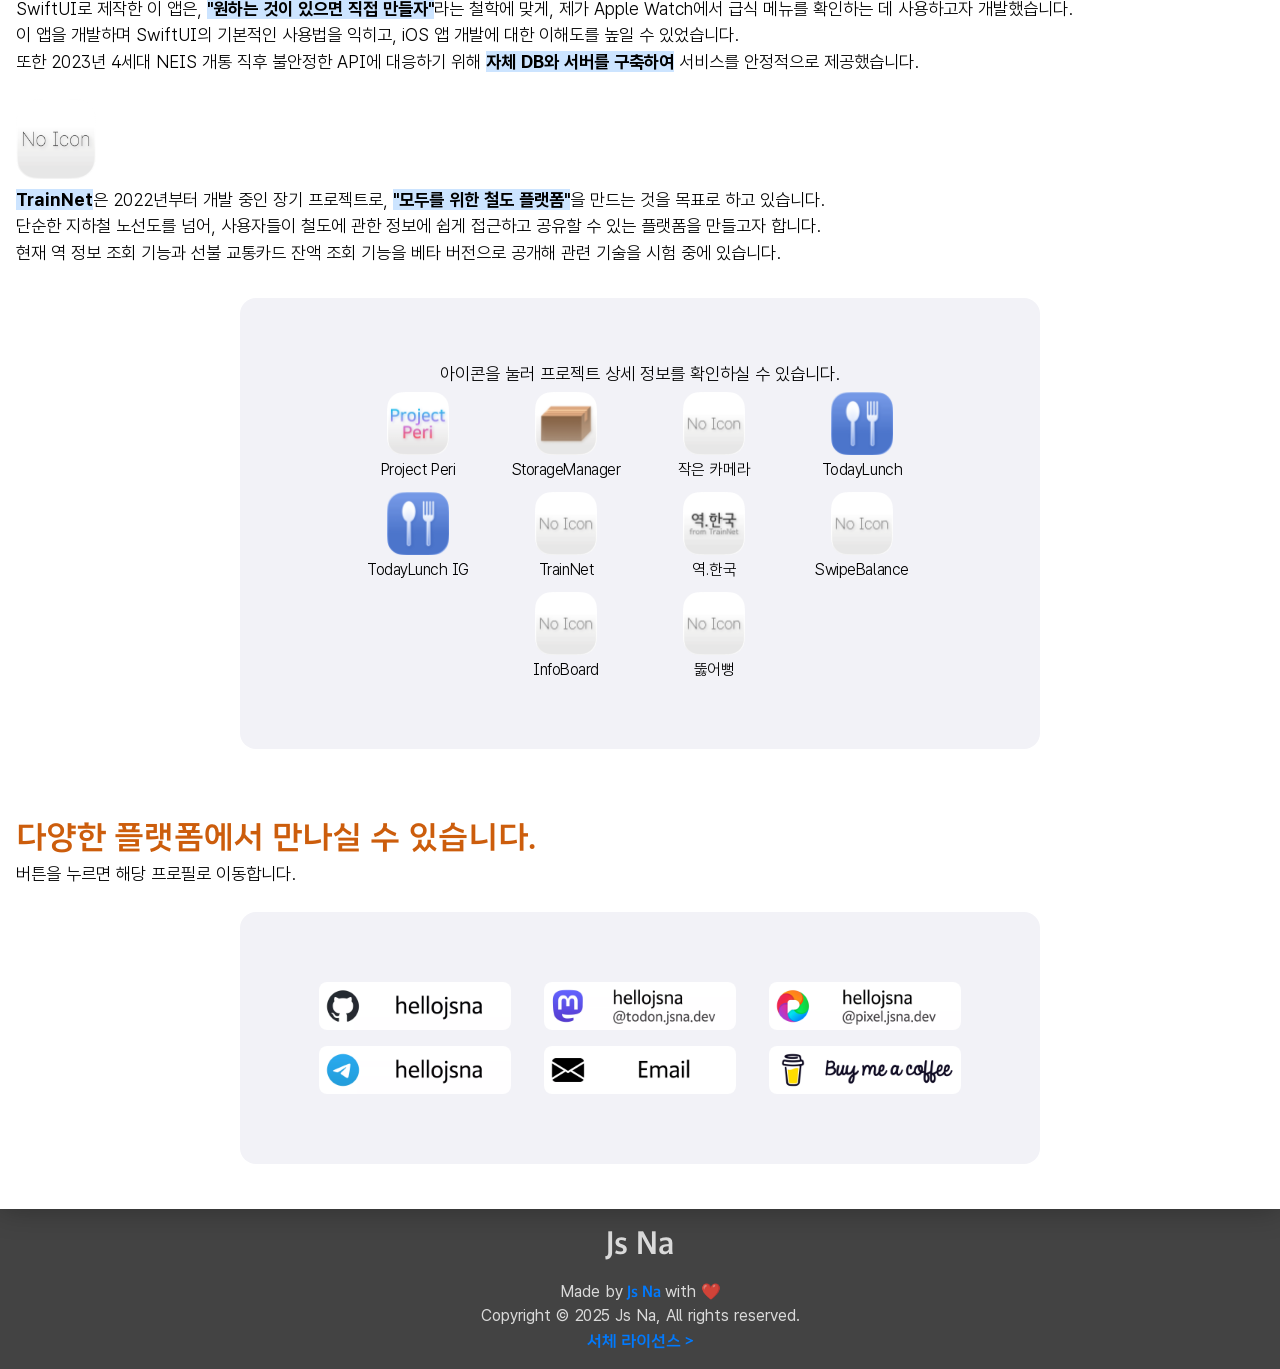
==== commit 12f4806e: "Testing Menubar Magnifier Mask" ====
--- a/index.html
+++ b/index.html
@@ -36,50 +36,87 @@
         </div>
     </div>
     <div id="MainJs">
-            <div id="JsMenuBarContainer">
-                <div id="JsMenuBarBlurTop" class="GradientBlurView"></div>
-                <div id="JsMenuBarBlurBottom" class="GradientBlurView"></div>
-                <div id="JsMenuBarMagnifier">
-                    <div class="MagnifierBorder"></div>
-                </div>
-                <span id="JsMenuBar">
-                    <a href="#SkillsJs">
-                        <svg xmlns="http://www.w3.org/2000/svg" width="16" height="16" fill="currentColor" class="bi bi-hammer"
-                            viewBox="0 0 16 16">
-                            <path
-                                d="M9.972 2.508a.5.5 0 0 0-.16-.556l-.178-.129a5 5 0 0 0-2.076-.783C6.215.862 4.504 1.229 2.84 3.133H1.786a.5.5 0 0 0-.354.147L.146 4.567a.5.5 0 0 0 0 .706l2.571 2.579a.5.5 0 0 0 .708 0l1.286-1.29a.5.5 0 0 0 .146-.353V5.57l8.387 8.873A.5.5 0 0 0 14 14.5l1.5-1.5a.5.5 0 0 0 .017-.689l-9.129-8.63c.747-.456 1.772-.839 3.112-.839a.5.5 0 0 0 .472-.334" />
-                        </svg>
-                        <span>Skills</span>
-                    </a>
-                    <a href="#ExperienceJs">
-                        <svg xmlns="http://www.w3.org/2000/svg" width="16" height="16" fill="currentColor"
-                            class="bi bi-mortarboard-fill" viewBox="0 0 16 16">
-                            <path
-                                d="M8.211 2.047a.5.5 0 0 0-.422 0l-7.5 3.5a.5.5 0 0 0 .025.917l7.5 3a.5.5 0 0 0 .372 0L14 7.14V13a1 1 0 0 0-1 1v2h3v-2a1 1 0 0 0-1-1V6.739l.686-.275a.5.5 0 0 0 .025-.917z" />
-                            <path
-                                d="M4.176 9.032a.5.5 0 0 0-.656.327l-.5 1.7a.5.5 0 0 0 .294.605l4.5 1.8a.5.5 0 0 0 .372 0l4.5-1.8a.5.5 0 0 0 .294-.605l-.5-1.7a.5.5 0 0 0-.656-.327L8 10.466z" />
-                        </svg>
-                        <span>Experiences</span>
-                    </a>
-                    <a href="#MadeByJs">
-                        <svg xmlns="http://www.w3.org/2000/svg" width="16" height="16" fill="currentColor" class="bi bi-collection-fill"
-                            viewBox="0 0 16 16">
-                            <path
-                                d="M0 13a1.5 1.5 0 0 0 1.5 1.5h13A1.5 1.5 0 0 0 16 13V6a1.5 1.5 0 0 0-1.5-1.5h-13A1.5 1.5 0 0 0 0 6zM2 3a.5.5 0 0 0 .5.5h11a.5.5 0 0 0 0-1h-11A.5.5 0 0 0 2 3m2-2a.5.5 0 0 0 .5.5h7a.5.5 0 0 0 0-1h-7A.5.5 0 0 0 4 1" />
-                        </svg>
-                        <span>Projects</span>
-                    </a>
-                    <a href="#ProfilesJs">
-                        <svg xmlns="http://www.w3.org/2000/svg" width="16" height="16" fill="currentColor" class="bi bi-person-circle"
-                            viewBox="0 0 16 16">
-                            <path d="M11 6a3 3 0 1 1-6 0 3 3 0 0 1 6 0" />
-                            <path fill-rule="evenodd"
-                                d="M0 8a8 8 0 1 1 16 0A8 8 0 0 1 0 8m8-7a7 7 0 0 0-5.468 11.37C3.242 11.226 4.805 10 8 10s4.757 1.225 5.468 2.37A7 7 0 0 0 8 1" />
-                        </svg>
-                        <span>Profiles</span>
-                    </a>
+        <div id="JsMenuBarContainer">
+            <div id="JsMenuBarBlurTop" class="GradientBlurView"></div>
+            <div id="JsMenuBarBlurBottom" class="GradientBlurView"></div>
+            <div id="JsMenuBarMagnifier">
+                <div class="MagnifierBorder"></div>
+            </div>
+            <span id="JsMenuBar" class="JsMenuBar">
+                <a href="#SkillsJs">
+                    <svg xmlns="http://www.w3.org/2000/svg" width="16" height="16" fill="currentColor" class="bi bi-hammer"
+                        viewBox="0 0 16 16">
+                        <path
+                            d="M9.972 2.508a.5.5 0 0 0-.16-.556l-.178-.129a5 5 0 0 0-2.076-.783C6.215.862 4.504 1.229 2.84 3.133H1.786a.5.5 0 0 0-.354.147L.146 4.567a.5.5 0 0 0 0 .706l2.571 2.579a.5.5 0 0 0 .708 0l1.286-1.29a.5.5 0 0 0 .146-.353V5.57l8.387 8.873A.5.5 0 0 0 14 14.5l1.5-1.5a.5.5 0 0 0 .017-.689l-9.129-8.63c.747-.456 1.772-.839 3.112-.839a.5.5 0 0 0 .472-.334" />
+                    </svg>
+                    <span>Skills</span>
+                </a>
+                <a href="#ExperienceJs">
+                    <svg xmlns="http://www.w3.org/2000/svg" width="16" height="16" fill="currentColor"
+                        class="bi bi-mortarboard-fill" viewBox="0 0 16 16">
+                        <path
+                            d="M8.211 2.047a.5.5 0 0 0-.422 0l-7.5 3.5a.5.5 0 0 0 .025.917l7.5 3a.5.5 0 0 0 .372 0L14 7.14V13a1 1 0 0 0-1 1v2h3v-2a1 1 0 0 0-1-1V6.739l.686-.275a.5.5 0 0 0 .025-.917z" />
+                        <path
+                            d="M4.176 9.032a.5.5 0 0 0-.656.327l-.5 1.7a.5.5 0 0 0 .294.605l4.5 1.8a.5.5 0 0 0 .372 0l4.5-1.8a.5.5 0 0 0 .294-.605l-.5-1.7a.5.5 0 0 0-.656-.327L8 10.466z" />
+                    </svg>
+                    <span>Experiences</span>
+                </a>
+                <a href="#MadeByJs">
+                    <svg xmlns="http://www.w3.org/2000/svg" width="16" height="16" fill="currentColor" class="bi bi-collection-fill"
+                        viewBox="0 0 16 16">
+                        <path
+                            d="M0 13a1.5 1.5 0 0 0 1.5 1.5h13A1.5 1.5 0 0 0 16 13V6a1.5 1.5 0 0 0-1.5-1.5h-13A1.5 1.5 0 0 0 0 6zM2 3a.5.5 0 0 0 .5.5h11a.5.5 0 0 0 0-1h-11A.5.5 0 0 0 2 3m2-2a.5.5 0 0 0 .5.5h7a.5.5 0 0 0 0-1h-7A.5.5 0 0 0 4 1" />
+                    </svg>
+                    <span>Projects</span>
+                </a>
+                <a href="#ProfilesJs">
+                    <svg xmlns="http://www.w3.org/2000/svg" width="16" height="16" fill="currentColor" class="bi bi-person-circle"
+                        viewBox="0 0 16 16">
+                        <path d="M11 6a3 3 0 1 1-6 0 3 3 0 0 1 6 0" />
+                        <path fill-rule="evenodd"
+                            d="M0 8a8 8 0 1 1 16 0A8 8 0 0 1 0 8m8-7a7 7 0 0 0-5.468 11.37C3.242 11.226 4.805 10 8 10s4.757 1.225 5.468 2.37A7 7 0 0 0 8 1" />
+                    </svg>
+                    <span>Profiles</span>
+                </a>
+            </span>
+            <span id="JsMenuBarColor" class="JsMenuBar">
+                <span>
+                    <svg xmlns="http://www.w3.org/2000/svg" width="16" height="16" fill="currentColor" class="bi bi-hammer"
+                        viewBox="0 0 16 16">
+                        <path
+                            d="M9.972 2.508a.5.5 0 0 0-.16-.556l-.178-.129a5 5 0 0 0-2.076-.783C6.215.862 4.504 1.229 2.84 3.133H1.786a.5.5 0 0 0-.354.147L.146 4.567a.5.5 0 0 0 0 .706l2.571 2.579a.5.5 0 0 0 .708 0l1.286-1.29a.5.5 0 0 0 .146-.353V5.57l8.387 8.873A.5.5 0 0 0 14 14.5l1.5-1.5a.5.5 0 0 0 .017-.689l-9.129-8.63c.747-.456 1.772-.839 3.112-.839a.5.5 0 0 0 .472-.334" />
+                    </svg>
+                    <span>Skills</span>
                 </span>
-            </div>
+                <span>
+                    <svg xmlns="http://www.w3.org/2000/svg" width="16" height="16" fill="currentColor"
+                        class="bi bi-mortarboard-fill" viewBox="0 0 16 16">
+                        <path
+                            d="M8.211 2.047a.5.5 0 0 0-.422 0l-7.5 3.5a.5.5 0 0 0 .025.917l7.5 3a.5.5 0 0 0 .372 0L14 7.14V13a1 1 0 0 0-1 1v2h3v-2a1 1 0 0 0-1-1V6.739l.686-.275a.5.5 0 0 0 .025-.917z" />
+                        <path
+                            d="M4.176 9.032a.5.5 0 0 0-.656.327l-.5 1.7a.5.5 0 0 0 .294.605l4.5 1.8a.5.5 0 0 0 .372 0l4.5-1.8a.5.5 0 0 0 .294-.605l-.5-1.7a.5.5 0 0 0-.656-.327L8 10.466z" />
+                    </svg>
+                    <span>Experiences</span>
+                </span>
+                <span>
+                    <svg xmlns="http://www.w3.org/2000/svg" width="16" height="16" fill="currentColor" class="bi bi-collection-fill"
+                        viewBox="0 0 16 16">
+                        <path
+                            d="M0 13a1.5 1.5 0 0 0 1.5 1.5h13A1.5 1.5 0 0 0 16 13V6a1.5 1.5 0 0 0-1.5-1.5h-13A1.5 1.5 0 0 0 0 6zM2 3a.5.5 0 0 0 .5.5h11a.5.5 0 0 0 0-1h-11A.5.5 0 0 0 2 3m2-2a.5.5 0 0 0 .5.5h7a.5.5 0 0 0 0-1h-7A.5.5 0 0 0 4 1" />
+                    </svg>
+                    <span>Projects</span>
+                </span>
+                <span>
+                    <svg xmlns="http://www.w3.org/2000/svg" width="16" height="16" fill="currentColor" class="bi bi-person-circle"
+                        viewBox="0 0 16 16">
+                        <path d="M11 6a3 3 0 1 1-6 0 3 3 0 0 1 6 0" />
+                        <path fill-rule="evenodd"
+                            d="M0 8a8 8 0 1 1 16 0A8 8 0 0 1 0 8m8-7a7 7 0 0 0-5.468 11.37C3.242 11.226 4.805 10 8 10s4.757 1.225 5.468 2.37A7 7 0 0 0 8 1" />
+                    </svg>
+                    <span>Profiles</span>
+                </span>
+            </span>
+        </div>
         <div id="JsPageContainer">
             <span id="JsPages">
                 <div id="AboutJs" class="JsPage">
@@ -242,13 +279,13 @@
                                 <p class="JsAppTitle">TodayLunch</p>
                                 <a class="JsAppLink" href="https://apps.apple.com/kr/app/todaylunch/id6443977069"
                                     target="_blank">App Store</a>
-                                <p class="JsAppDescription">손목에서 보는 오늘 급식 메뉴 - Apple Watch 지원 급식 식단 정보 앱.<br>전국 초등학교, 중학교, 고등학교 및 일본 일부 지역 학교의 급식 메뉴를 간편하게 확인하고, 공유할 수 있습니다.</p>
+                                <p class="JsAppDescription">손목에서 보는 오늘 급식 메뉴 - Apple Watch 지원 급식 식단 정보 앱.<br>전국 초등학교, 중학교, 고등학교 및 일본 일부 지역 학교의 급식 메뉴를 간편하게 확인하고, 공유할 수 있습니다.<br>NEIS의 Open API가 누락된 경우에 대비해 자체 데이터베이스를 구축하여 수동으로 입력한 급식 정보 및 다른 기관의 식단 정보를 제공할 수 있는 API를 구축했습니다.</p>
                                 <div class="JsAppDetailPreviewImagesContainer">
                                     <div class="JsAppDetailPreviewImages">
-                                        <img src="/resources/images/AppPreview/dev.jsna.TodayLunch/Preview.001.png" alt="Preview Image">
-                                        <img src="/resources/images/AppPreview/dev.jsna.TodayLunch/Preview.002.png" alt="Preview Image">
-                                        <img src="/resources/images/AppPreview/dev.jsna.TodayLunch/Preview.003.png" alt="Preview Image">
-                                        <img src="/resources/images/AppPreview/dev.jsna.TodayLunch/Preview.004.png" alt="Preview Image">
+                                        <img src="./resources/images/AppPreview/dev.jsna.TodayLunch/Preview.001.png" alt="Preview Image">
+                                        <img src="./resources/images/AppPreview/dev.jsna.TodayLunch/Preview.002.png" alt="Preview Image">
+                                        <img src="./resources/images/AppPreview/dev.jsna.TodayLunch/Preview.003.png" alt="Preview Image">
+                                        <img src="./resources/images/AppPreview/dev.jsna.TodayLunch/Preview.004.png" alt="Preview Image">
                                     </div>
                                 </div>
                             </button>
@@ -267,13 +304,13 @@
                                     target="_blank">Shinjin</a>
                                 <a class="JsAppLink" href="https://instagram.com/gmsh_lunch"
                                     target="_blank">GMSH</a>
-                                <p class="JsAppDescription">TodayLunch on Instagram.</p>
+                                <p class="JsAppDescription">TodayLunch on Instagram.<br>TodayLunch의 자체 API를 사용하여 매일 Instagram 스토리에 자동으로 식단 정보를 업로드합니다.</p>
                                 <div class="JsAppDetailPreviewImagesContainer">
                                     <div class="JsAppDetailPreviewImages">
-                                        <img src="/resources/images/AppPreview/dev.jsna.TodayLunch.IG/Preview.001.png" alt="Preview Image">
-                                        <img src="/resources/images/AppPreview/dev.jsna.TodayLunch.IG/Preview.002.png" alt="Preview Image">
-                                        <img src="/resources/images/AppPreview/dev.jsna.TodayLunch.IG/Preview.003.png" alt="Preview Image">
-                                        <img src="/resources/images/AppPreview/dev.jsna.TodayLunch.IG/Preview.004.png" alt="Preview Image">
+                                        <img src="./resources/images/AppPreview/dev.jsna.TodayLunch.IG/Preview.001.png" alt="Preview Image">
+                                        <img src="./resources/images/AppPreview/dev.jsna.TodayLunch.IG/Preview.002.png" alt="Preview Image">
+                                        <img src="./resources/images/AppPreview/dev.jsna.TodayLunch.IG/Preview.003.png" alt="Preview Image">
+                                        <img src="./resources/images/AppPreview/dev.jsna.TodayLunch.IG/Preview.004.png" alt="Preview Image">
                                     </div>
                                 </div>
                             </button>
@@ -298,13 +335,13 @@
                                 <p class="JsAppDescription">가장 빠른 지하철역 정보 검색 서비스 - 역.한국 from TrainNet<br>복잡한 주소 대신 <a href="https://역.한국/김포공항5">역.한국/김포공항5</a> 처럼 짧은 링크로 공유할 수 있습니다.</p>
                                 <div class="JsAppDetailPreviewImagesContainer">
                                     <div class="JsAppDetailPreviewImages">
-                                        <img src="/resources/images/AppPreview/kr.trainnet.StationKR/kr.trainnet.StationKR.001.png" alt="Preview Image">
-                                        <img src="/resources/images/AppPreview/kr.trainnet.StationKR/kr.trainnet.StationKR.002.png" alt="Preview Image">
-                                        <img src="/resources/images/AppPreview/kr.trainnet.StationKR/kr.trainnet.StationKR.003.png" alt="Preview Image">
-                                        <img src="/resources/images/AppPreview/kr.trainnet.StationKR/kr.trainnet.StationKR.004.png" alt="Preview Image">
-                                        <img src="/resources/images/AppPreview/kr.trainnet.StationKR/kr.trainnet.StationKR.005.png" alt="Preview Image">
-                                        <img src="/resources/images/AppPreview/kr.trainnet.StationKR/kr.trainnet.StationKR.006.png" alt="Preview Image">
-                                        <img src="/resources/images/AppPreview/kr.trainnet.StationKR/kr.trainnet.StationKR.007.png" alt="Preview Image">
+                                        <img src="./resources/images/AppPreview/kr.trainnet.StationKR/Preview.001.png" alt="Preview Image">
+                                        <img src="./resources/images/AppPreview/kr.trainnet.StationKR/Preview.002.png" alt="Preview Image">
+                                        <img src="./resources/images/AppPreview/kr.trainnet.StationKR/Preview.003.png" alt="Preview Image">
+                                        <img src="./resources/images/AppPreview/kr.trainnet.StationKR/Preview.004.png" alt="Preview Image">
+                                        <img src="./resources/images/AppPreview/kr.trainnet.StationKR/Preview.005.png" alt="Preview Image">
+                                        <img src="./resources/images/AppPreview/kr.trainnet.StationKR/Preview.006.png" alt="Preview Image">
+                                        <img src="./resources/images/AppPreview/kr.trainnet.StationKR/Preview.007.png" alt="Preview Image">
                                     </div>
                                 </div>
                             </button>
@@ -326,8 +363,13 @@
                                     <img src="./resources/images/AppIcon/NoIcon-Default.png" alt="InfoBoard" />
                                 </picture>
                                 <p class="JsAppTitle">InfoBoard</p>
-                                <p class="JsAppDescription">학교 현관 인포메이션 디스플레이 프로젝트.</p>
+                                <p class="JsAppDescription">학교 현관 인포메이션 디스플레이 프로젝트.<br>학교 구성원들의 일상을 더욱 편리하게 만들고자 시작된 InfoBoard 프로젝트는 학교를 방문한 모든 사람에게 유용한 정보를 제공합니다. 급식 식단부터 날씨, 버스 도착 정보까지, InfoBoard는 학교생활에 필요한 모든 정보를 한 곳에서 쉽게 확인할 수 있게 해줍니다.<br>InfoBoard는 "잘 읽히는 디자인"을 만들기 위해 여러 디자인 요소를 테스트했으며, 다양한 피드백을 적극적으로 반영하며 지속적인 개선을 이어가고 있습니다.</p>
                                 <!-- TODO: 설명 추가 -->
+                                <div class="JsAppDetailPreviewImagesContainer">
+                                    <div class="JsAppDetailPreviewImages">
+                                        <img src="./resources/images/AppPreview/dev.jsna.InfoBoard2024/Preview.001.png" alt="Preview Image">
+                                    </div>
+                                </div>
                             </button>
                             <button id="JsAppItem-Ttureoppeong" class="JsAppItem hoverEffect">
                                 <picture>
@@ -449,7 +491,7 @@
             <picture>
                 <source srcset="./resources/images/AppIcon/JsFontIcon-Dark.png"
                     media="(prefers-color-scheme: dark)" />
-                <img src="./resources/images/AppIcon/JsFontIcon-Default.png" alt="InfoBoard" />
+                <img src="./resources/images/AppIcon/JsFontIcon-Default.png" alt="서체" />
             </picture>
             <p class="JsAppTitle">서체 라이선스</p>
             <span class="JsAppDescription">
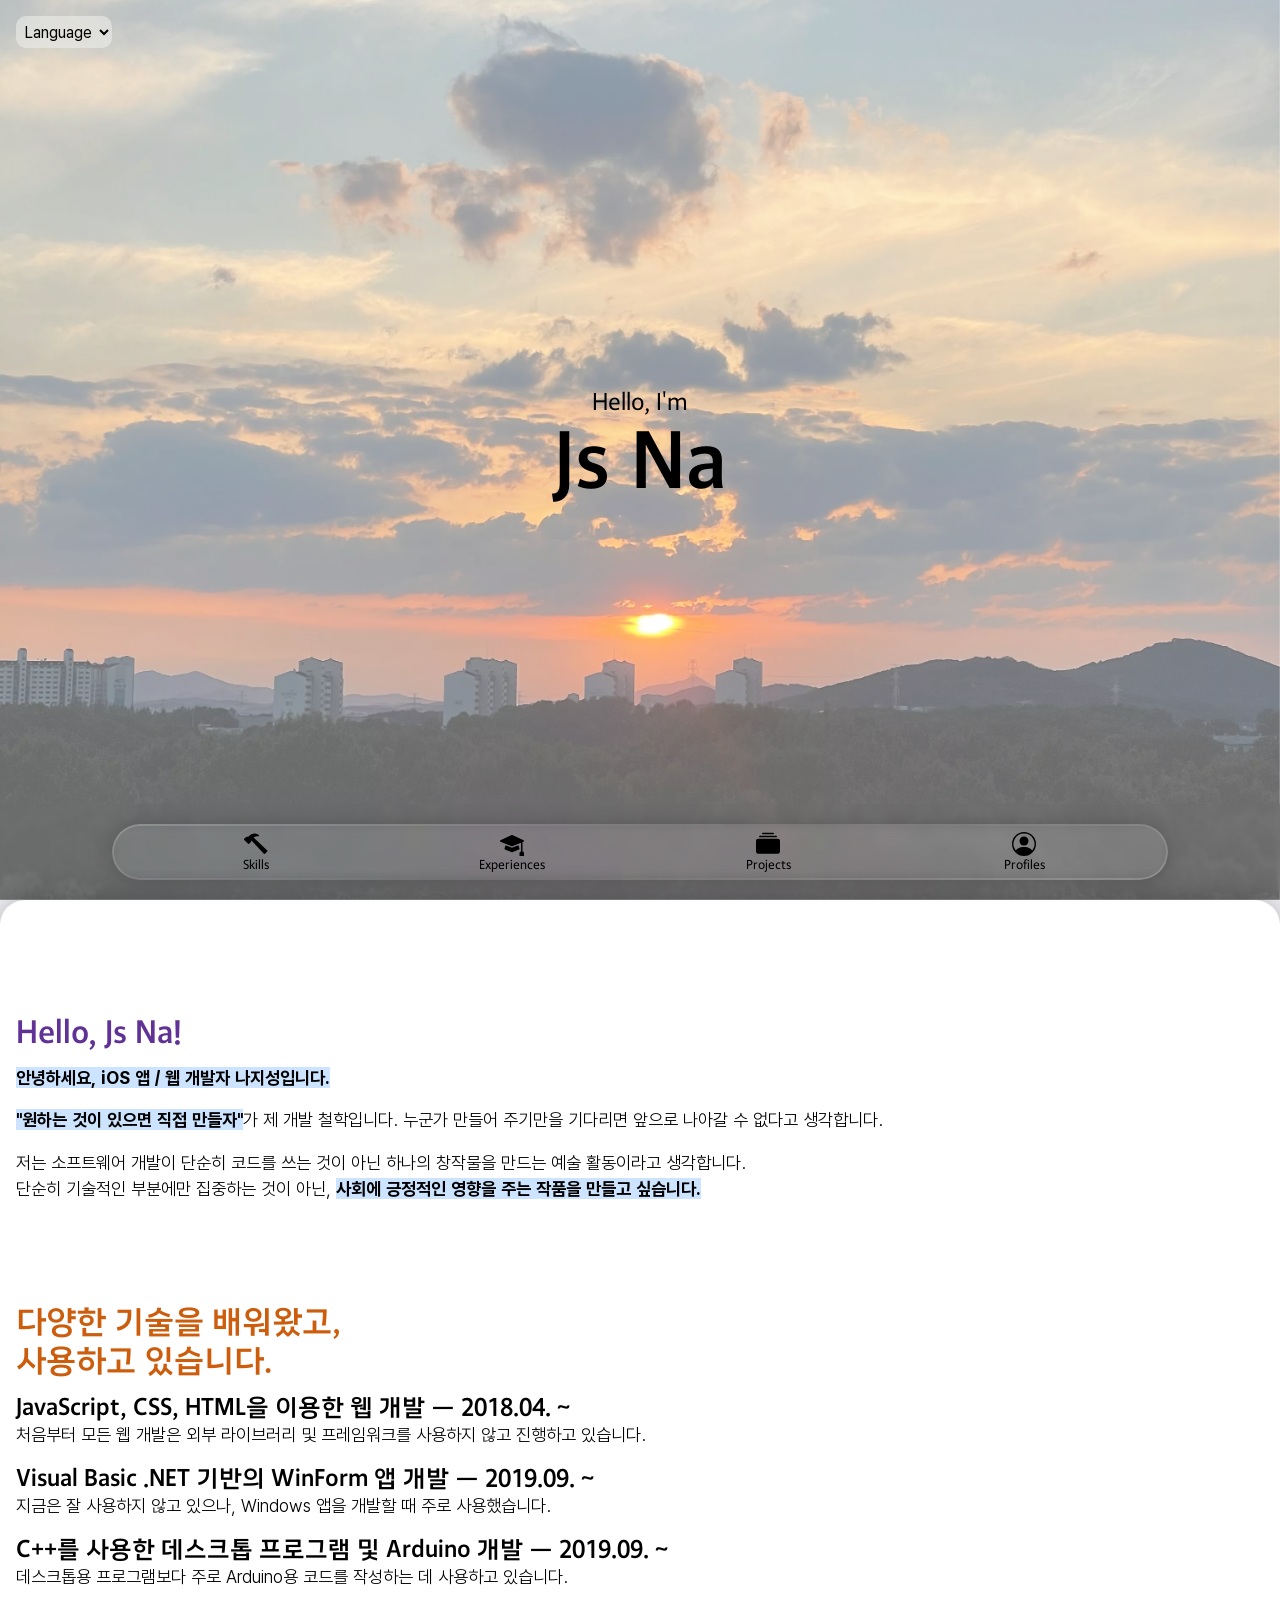
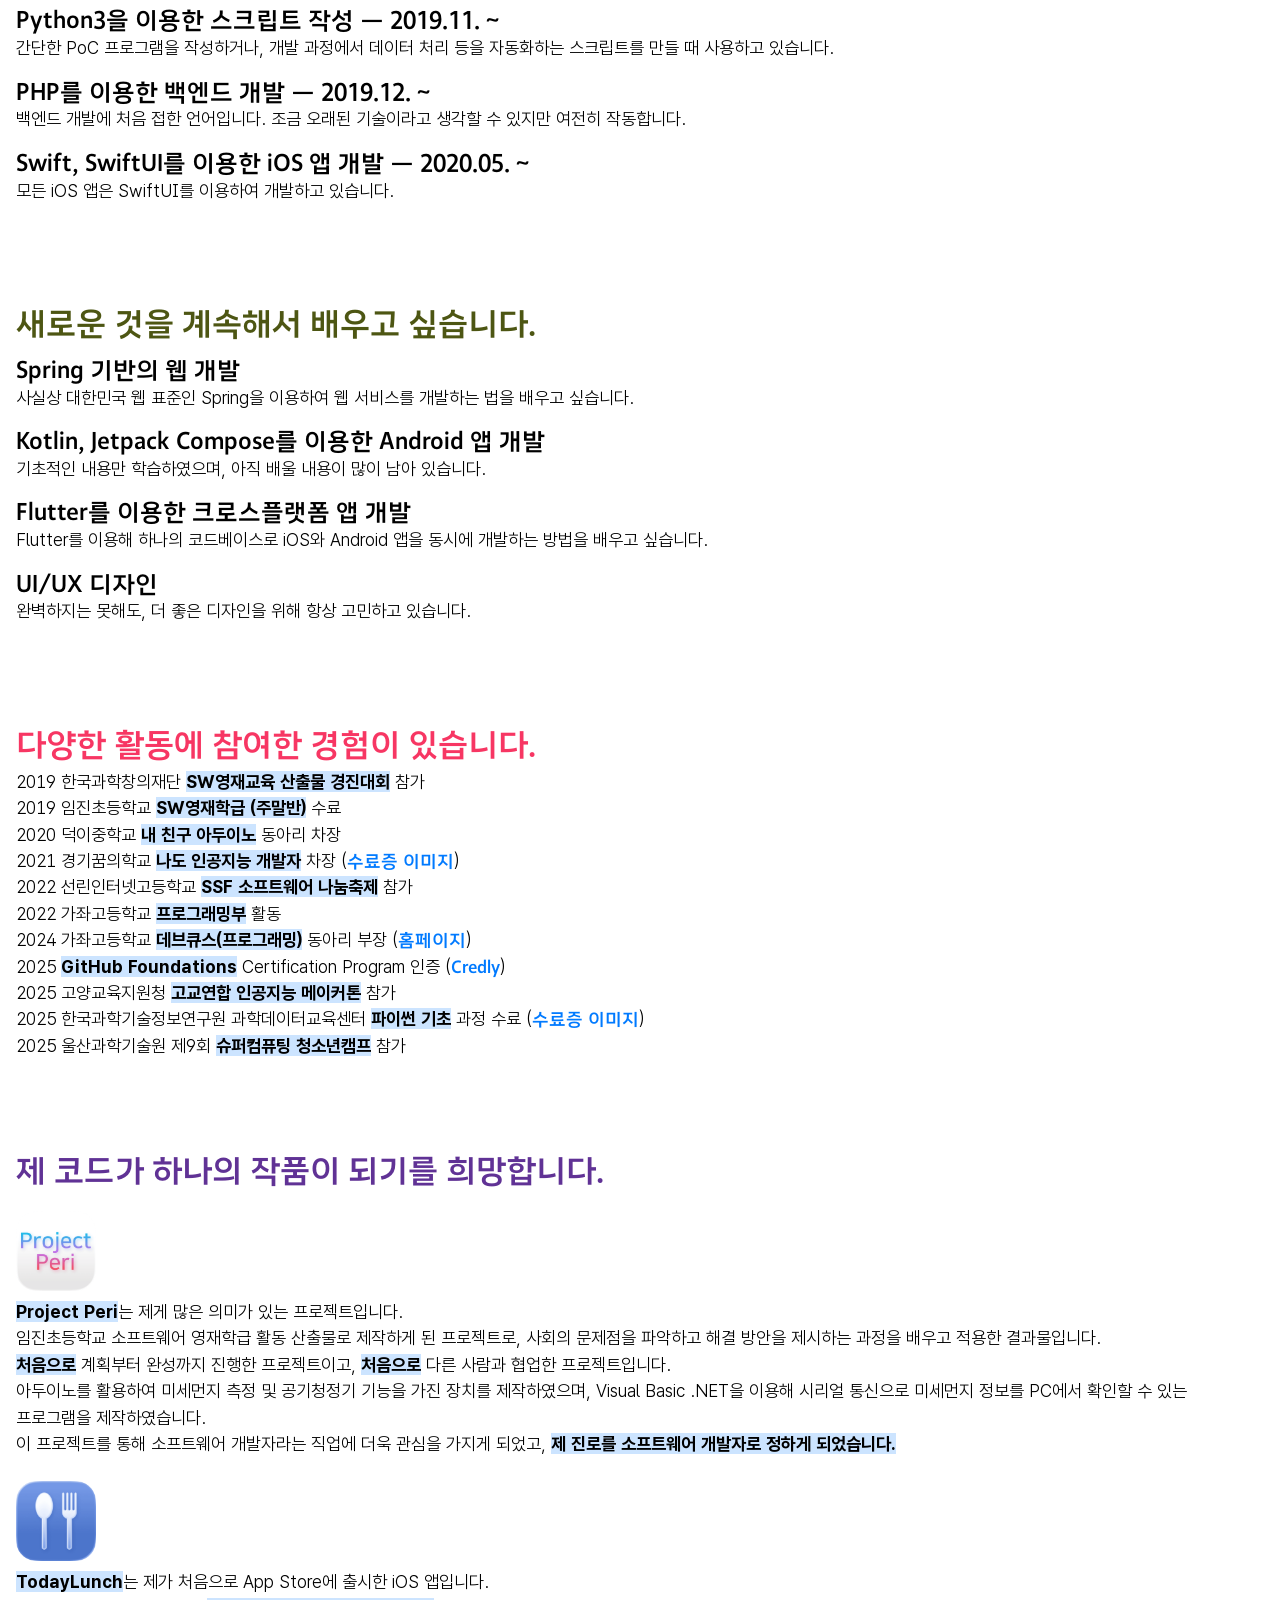
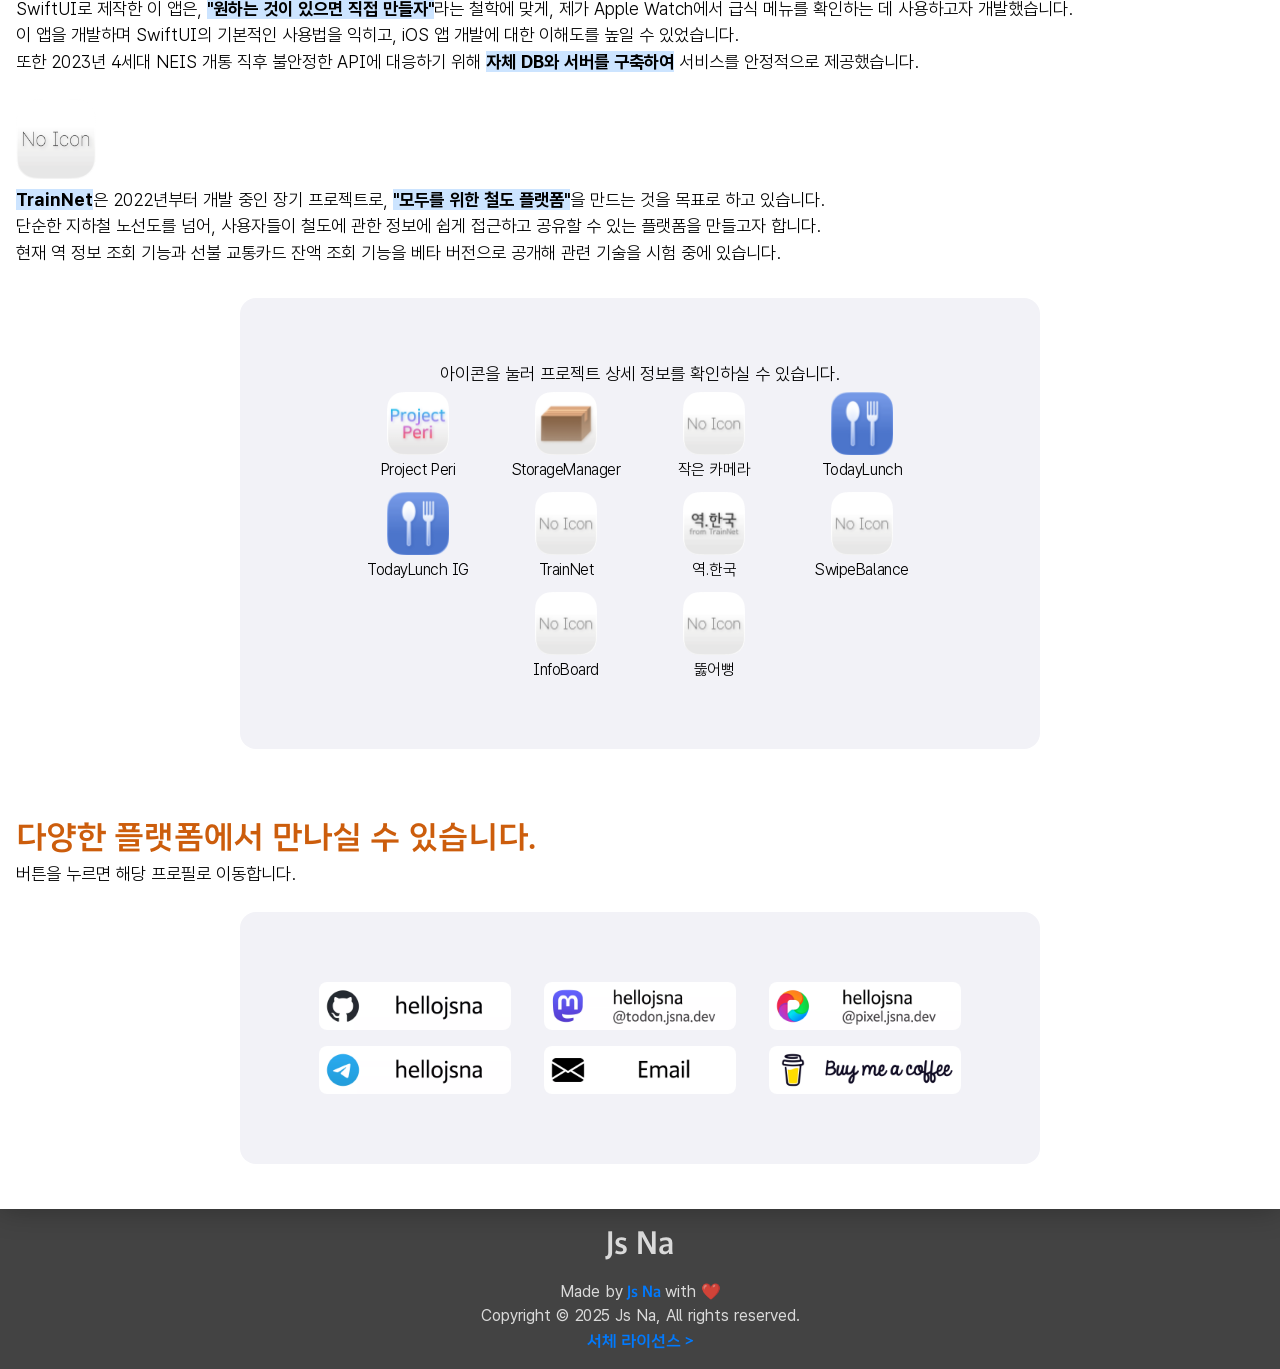
==== commit 47bb470f: "Revert Mask Changes / Fix Hover Effect Alignment" ====
--- a/index.html
+++ b/index.html
@@ -43,77 +43,48 @@
                 <div class="MagnifierBorder"></div>
             </div>
             <span id="JsMenuBar" class="JsMenuBar">
-                <a href="#SkillsJs">
-                    <svg xmlns="http://www.w3.org/2000/svg" width="16" height="16" fill="currentColor" class="bi bi-hammer"
-                        viewBox="0 0 16 16">
-                        <path
-                            d="M9.972 2.508a.5.5 0 0 0-.16-.556l-.178-.129a5 5 0 0 0-2.076-.783C6.215.862 4.504 1.229 2.84 3.133H1.786a.5.5 0 0 0-.354.147L.146 4.567a.5.5 0 0 0 0 .706l2.571 2.579a.5.5 0 0 0 .708 0l1.286-1.29a.5.5 0 0 0 .146-.353V5.57l8.387 8.873A.5.5 0 0 0 14 14.5l1.5-1.5a.5.5 0 0 0 .017-.689l-9.129-8.63c.747-.456 1.772-.839 3.112-.839a.5.5 0 0 0 .472-.334" />
-                    </svg>
-                    <span>Skills</span>
-                </a>
-                <a href="#ExperienceJs">
-                    <svg xmlns="http://www.w3.org/2000/svg" width="16" height="16" fill="currentColor"
-                        class="bi bi-mortarboard-fill" viewBox="0 0 16 16">
-                        <path
-                            d="M8.211 2.047a.5.5 0 0 0-.422 0l-7.5 3.5a.5.5 0 0 0 .025.917l7.5 3a.5.5 0 0 0 .372 0L14 7.14V13a1 1 0 0 0-1 1v2h3v-2a1 1 0 0 0-1-1V6.739l.686-.275a.5.5 0 0 0 .025-.917z" />
-                        <path
-                            d="M4.176 9.032a.5.5 0 0 0-.656.327l-.5 1.7a.5.5 0 0 0 .294.605l4.5 1.8a.5.5 0 0 0 .372 0l4.5-1.8a.5.5 0 0 0 .294-.605l-.5-1.7a.5.5 0 0 0-.656-.327L8 10.466z" />
-                    </svg>
-                    <span>Experiences</span>
-                </a>
-                <a href="#MadeByJs">
-                    <svg xmlns="http://www.w3.org/2000/svg" width="16" height="16" fill="currentColor" class="bi bi-collection-fill"
-                        viewBox="0 0 16 16">
-                        <path
-                            d="M0 13a1.5 1.5 0 0 0 1.5 1.5h13A1.5 1.5 0 0 0 16 13V6a1.5 1.5 0 0 0-1.5-1.5h-13A1.5 1.5 0 0 0 0 6zM2 3a.5.5 0 0 0 .5.5h11a.5.5 0 0 0 0-1h-11A.5.5 0 0 0 2 3m2-2a.5.5 0 0 0 .5.5h7a.5.5 0 0 0 0-1h-7A.5.5 0 0 0 4 1" />
-                    </svg>
-                    <span>Projects</span>
-                </a>
-                <a href="#ProfilesJs">
-                    <svg xmlns="http://www.w3.org/2000/svg" width="16" height="16" fill="currentColor" class="bi bi-person-circle"
-                        viewBox="0 0 16 16">
-                        <path d="M11 6a3 3 0 1 1-6 0 3 3 0 0 1 6 0" />
-                        <path fill-rule="evenodd"
-                            d="M0 8a8 8 0 1 1 16 0A8 8 0 0 1 0 8m8-7a7 7 0 0 0-5.468 11.37C3.242 11.226 4.805 10 8 10s4.757 1.225 5.468 2.37A7 7 0 0 0 8 1" />
-                    </svg>
-                    <span>Profiles</span>
-                </a>
-            </span>
-            <span id="JsMenuBarColor" class="JsMenuBar">
-                <span>
-                    <svg xmlns="http://www.w3.org/2000/svg" width="16" height="16" fill="currentColor" class="bi bi-hammer"
-                        viewBox="0 0 16 16">
-                        <path
-                            d="M9.972 2.508a.5.5 0 0 0-.16-.556l-.178-.129a5 5 0 0 0-2.076-.783C6.215.862 4.504 1.229 2.84 3.133H1.786a.5.5 0 0 0-.354.147L.146 4.567a.5.5 0 0 0 0 .706l2.571 2.579a.5.5 0 0 0 .708 0l1.286-1.29a.5.5 0 0 0 .146-.353V5.57l8.387 8.873A.5.5 0 0 0 14 14.5l1.5-1.5a.5.5 0 0 0 .017-.689l-9.129-8.63c.747-.456 1.772-.839 3.112-.839a.5.5 0 0 0 .472-.334" />
-                    </svg>
-                    <span>Skills</span>
+                <span class="MenuItemWrapper">
+                    <a href="#SkillsJs">
+                        <svg xmlns="http://www.w3.org/2000/svg" width="16" height="16" fill="currentColor"
+                            class="bi bi-hammer" viewBox="0 0 16 16">
+                            <path
+                                d="M9.972 2.508a.5.5 0 0 0-.16-.556l-.178-.129a5 5 0 0 0-2.076-.783C6.215.862 4.504 1.229 2.84 3.133H1.786a.5.5 0 0 0-.354.147L.146 4.567a.5.5 0 0 0 0 .706l2.571 2.579a.5.5 0 0 0 .708 0l1.286-1.29a.5.5 0 0 0 .146-.353V5.57l8.387 8.873A.5.5 0 0 0 14 14.5l1.5-1.5a.5.5 0 0 0 .017-.689l-9.129-8.63c.747-.456 1.772-.839 3.112-.839a.5.5 0 0 0 .472-.334" />
+                        </svg>
+                        <span>Skills</span>
+                    </a>
                 </span>
-                <span>
-                    <svg xmlns="http://www.w3.org/2000/svg" width="16" height="16" fill="currentColor"
-                        class="bi bi-mortarboard-fill" viewBox="0 0 16 16">
-                        <path
-                            d="M8.211 2.047a.5.5 0 0 0-.422 0l-7.5 3.5a.5.5 0 0 0 .025.917l7.5 3a.5.5 0 0 0 .372 0L14 7.14V13a1 1 0 0 0-1 1v2h3v-2a1 1 0 0 0-1-1V6.739l.686-.275a.5.5 0 0 0 .025-.917z" />
-                        <path
-                            d="M4.176 9.032a.5.5 0 0 0-.656.327l-.5 1.7a.5.5 0 0 0 .294.605l4.5 1.8a.5.5 0 0 0 .372 0l4.5-1.8a.5.5 0 0 0 .294-.605l-.5-1.7a.5.5 0 0 0-.656-.327L8 10.466z" />
-                    </svg>
-                    <span>Experiences</span>
+                <span class="MenuItemWrapper">
+                    <a href="#ExperienceJs">
+                        <svg xmlns="http://www.w3.org/2000/svg" width="16" height="16" fill="currentColor"
+                            class="bi bi-mortarboard-fill" viewBox="0 0 16 16">
+                            <path
+                                d="M8.211 2.047a.5.5 0 0 0-.422 0l-7.5 3.5a.5.5 0 0 0 .025.917l7.5 3a.5.5 0 0 0 .372 0L14 7.14V13a1 1 0 0 0-1 1v2h3v-2a1 1 0 0 0-1-1V6.739l.686-.275a.5.5 0 0 0 .025-.917z" />
+                            <path
+                                d="M4.176 9.032a.5.5 0 0 0-.656.327l-.5 1.7a.5.5 0 0 0 .294.605l4.5 1.8a.5.5 0 0 0 .372 0l4.5-1.8a.5.5 0 0 0 .294-.605l-.5-1.7a.5.5 0 0 0-.656-.327L8 10.466z" />
+                        </svg>
+                        <span>Experiences</span>
+                    </a>
                 </span>
-                <span>
-                    <svg xmlns="http://www.w3.org/2000/svg" width="16" height="16" fill="currentColor" class="bi bi-collection-fill"
-                        viewBox="0 0 16 16">
-                        <path
-                            d="M0 13a1.5 1.5 0 0 0 1.5 1.5h13A1.5 1.5 0 0 0 16 13V6a1.5 1.5 0 0 0-1.5-1.5h-13A1.5 1.5 0 0 0 0 6zM2 3a.5.5 0 0 0 .5.5h11a.5.5 0 0 0 0-1h-11A.5.5 0 0 0 2 3m2-2a.5.5 0 0 0 .5.5h7a.5.5 0 0 0 0-1h-7A.5.5 0 0 0 4 1" />
-                    </svg>
-                    <span>Projects</span>
+                <span class="MenuItemWrapper">
+                    <a href="#MadeByJs">
+                        <svg xmlns="http://www.w3.org/2000/svg" width="16" height="16" fill="currentColor"
+                            class="bi bi-collection-fill" viewBox="0 0 16 16">
+                            <path
+                                d="M0 13a1.5 1.5 0 0 0 1.5 1.5h13A1.5 1.5 0 0 0 16 13V6a1.5 1.5 0 0 0-1.5-1.5h-13A1.5 1.5 0 0 0 0 6zM2 3a.5.5 0 0 0 .5.5h11a.5.5 0 0 0 0-1h-11A.5.5 0 0 0 2 3m2-2a.5.5 0 0 0 .5.5h7a.5.5 0 0 0 0-1h-7A.5.5 0 0 0 4 1" />
+                        </svg>
+                        <span>Projects</span>
+                    </a>
                 </span>
-                <span>
-                    <svg xmlns="http://www.w3.org/2000/svg" width="16" height="16" fill="currentColor" class="bi bi-person-circle"
-                        viewBox="0 0 16 16">
-                        <path d="M11 6a3 3 0 1 1-6 0 3 3 0 0 1 6 0" />
-                        <path fill-rule="evenodd"
-                            d="M0 8a8 8 0 1 1 16 0A8 8 0 0 1 0 8m8-7a7 7 0 0 0-5.468 11.37C3.242 11.226 4.805 10 8 10s4.757 1.225 5.468 2.37A7 7 0 0 0 8 1" />
-                    </svg>
-                    <span>Profiles</span>
+                <span class="MenuItemWrapper">
+                    <a href="#ProfilesJs">
+                        <svg xmlns="http://www.w3.org/2000/svg" width="16" height="16" fill="currentColor"
+                            class="bi bi-person-circle" viewBox="0 0 16 16">
+                            <path d="M11 6a3 3 0 1 1-6 0 3 3 0 0 1 6 0" />
+                            <path fill-rule="evenodd"
+                                d="M0 8a8 8 0 1 1 16 0A8 8 0 0 1 0 8m8-7a7 7 0 0 0-5.468 11.37C3.242 11.226 4.805 10 8 10s4.757 1.225 5.468 2.37A7 7 0 0 0 8 1" />
+                        </svg>
+                        <span>Profiles</span>
+                    </a>
                 </span>
             </span>
         </div>
@@ -126,7 +97,8 @@
                             <p><span class="bold">안녕하세요, iOS 앱 / 웹 개발자 나지성입니다.</span></p>
                         </span>
                         <span class="PageSection">
-                            <p><span class="bold">"원하는 것이 있으면 직접 만들자"</span>가 제 개발 철학입니다. 누군가 만들어 주기만을 기다리면 앞으로 나아갈 수 없다고 생각합니다.</p>
+                            <p><span class="bold">"원하는 것이 있으면 직접 만들자"</span>가 제 개발 철학입니다. 누군가 만들어 주기만을 기다리면 앞으로 나아갈 수
+                                없다고 생각합니다.</p>
                         </span>
                         <span class="PageSection">
                             <p>저는 소프트웨어 개발이 단순히 코드를 쓰는 것이 아닌 하나의 창작물을 만드는 예술 활동이라고 생각합니다.</p>
@@ -141,7 +113,7 @@
                             <h2><span class="bold">JavaScript, CSS, HTML을 이용한 웹 개발</span> — 2018.04. ~</h2>
                             <p>처음부터 모든 웹 개발은 외부 라이브러리 및 프레임워크를 사용하지 않고 진행하고 있습니다.</p>
                         </span>
-                        <span class="PageSection">                            
+                        <span class="PageSection">
                             <h2><span class="bold">Visual Basic .NET 기반의 WinForm 앱 개발</span> — 2019.09. ~</h2>
                             <p>지금은 잘 사용하지 않고 있으나, Windows 앱을 개발할 때 주로 사용했습니다.</p>
                         </span>
@@ -190,13 +162,20 @@
                         <p>2019 한국과학창의재단 <span class="bold">SW영재교육 산출물 경진대회</span> 참가</p>
                         <p>2019 임진초등학교 <span class="bold">SW영재학급 (주말반)</span> 수료</p>
                         <p>2020 덕이중학교 <span class="bold">내 친구 아두이노</span> 동아리 차장</p>
-                        <p>2021 경기꿈의학교 <span class="bold">나도 인공지능 개발자</span> 차장 (<a href="./resources/images/ExpPhotos/Gyeonggi_AI_Cert.png" target="_blank">수료증 이미지</a>)</p>
+                        <p>2021 경기꿈의학교 <span class="bold">나도 인공지능 개발자</span> 차장 (<a
+                                href="./resources/images/ExpPhotos/Gyeonggi_AI_Cert.png" target="_blank">수료증 이미지</a>)
+                        </p>
                         <p>2022 선린인터넷고등학교 <span class="bold">SSF 소프트웨어 나눔축제</span> 참가</p>
                         <p>2022 가좌고등학교 <span class="bold">프로그래밍부</span> 활동</p>
-                        <p>2024 가좌고등학교 <span class="bold">데브큐스(프로그래밍)</span> 동아리 부장 (<a href="https://devques.gajwa.dev" target="_blank">홈페이지</a>)</p>
-                        <p>2025 <span class="bold">GitHub Foundations</span> Certification Program 인증 (<a href="https://www.credly.com/badges/ddab926b-8f0d-4dce-a1a1-4b025e166acb/public_url" target="_blank">Credly</a>)</p>
+                        <p>2024 가좌고등학교 <span class="bold">데브큐스(프로그래밍)</span> 동아리 부장 (<a href="https://devques.gajwa.dev"
+                                target="_blank">홈페이지</a>)</p>
+                        <p>2025 <span class="bold">GitHub Foundations</span> Certification Program 인증 (<a
+                                href="https://www.credly.com/badges/ddab926b-8f0d-4dce-a1a1-4b025e166acb/public_url"
+                                target="_blank">Credly</a>)</p>
                         <p>2025 고양교육지원청 <span class="bold">고교연합 인공지능 메이커톤</span> 참가</p>
-                        <p>2025 한국과학기술정보연구원 과학데이터교육센터 <span class="bold">파이썬 기초</span> 과정 수료 (<a href="./resources/images/ExpPhotos/KISTI_Python_Cert.png" target="_blank">수료증 이미지</a>)</p>
+                        <p>2025 한국과학기술정보연구원 과학데이터교육센터 <span class="bold">파이썬 기초</span> 과정 수료 (<a
+                                href="./resources/images/ExpPhotos/KISTI_Python_Cert.png" target="_blank">수료증 이미지</a>)
+                        </p>
                         <p>2025 울산과학기술원 제9회 <span class="bold">슈퍼컴퓨팅 청소년캠프</span> 참가</p>
                     </span>
                 </div>
@@ -211,9 +190,12 @@
                             </picture>
                             <p><span class="bold">Project Peri</span>는 제게 많은 의미가 있는 프로젝트입니다.</p>
                             <p>임진초등학교 소프트웨어 영재학급 활동 산출물로 제작하게 된 프로젝트로, 사회의 문제점을 파악하고 해결 방안을 제시하는 과정을 배우고 적용한 결과물입니다.</p>
-                            <p><span class="bold">처음으로</span> 계획부터 완성까지 진행한 프로젝트이고, <span class="bold">처음으로</span> 다른 사람과 협업한 프로젝트입니다.</p>
-                            <p>아두이노를 활용하여 미세먼지 측정 및 공기청정기 기능을 가진 장치를 제작하였으며, Visual Basic .NET을 이용해 시리얼 통신으로 미세먼지 정보를 PC에서 확인할 수 있는 프로그램을 제작하였습니다.</p>
-                            <p>이 프로젝트를 통해 소프트웨어 개발자라는 직업에 더욱 관심을 가지게 되었고, <span class="bold">제 진로를 소프트웨어 개발자로 정하게 되었습니다.</span></p>
+                            <p><span class="bold">처음으로</span> 계획부터 완성까지 진행한 프로젝트이고, <span class="bold">처음으로</span> 다른
+                                사람과 협업한 프로젝트입니다.</p>
+                            <p>아두이노를 활용하여 미세먼지 측정 및 공기청정기 기능을 가진 장치를 제작하였으며, Visual Basic .NET을 이용해 시리얼 통신으로 미세먼지 정보를
+                                PC에서 확인할 수 있는 프로그램을 제작하였습니다.</p>
+                            <p>이 프로젝트를 통해 소프트웨어 개발자라는 직업에 더욱 관심을 가지게 되었고, <span class="bold">제 진로를 소프트웨어 개발자로 정하게
+                                    되었습니다.</span></p>
                         </span>
                         <span class="PageSection JsProjectHighlight">
                             <picture>
@@ -222,9 +204,11 @@
                                 <img src="./resources/images/AppIcon/TodayLunchIcon-Default.png" alt="TodayLunch" />
                             </picture>
                             <p><span class="bold">TodayLunch</span>는 제가 처음으로 App Store에 출시한 iOS 앱입니다.</p>
-                            <p>SwiftUI로 제작한 이 앱은, <span class="bold">"원하는 것이 있으면 직접 만들자"</span>라는 철학에 맞게, 제가 Apple Watch에서 급식 메뉴를 확인하는 데 사용하고자 개발했습니다.</p>
+                            <p>SwiftUI로 제작한 이 앱은, <span class="bold">"원하는 것이 있으면 직접 만들자"</span>라는 철학에 맞게, 제가 Apple
+                                Watch에서 급식 메뉴를 확인하는 데 사용하고자 개발했습니다.</p>
                             <p>이 앱을 개발하며 SwiftUI의 기본적인 사용법을 익히고, iOS 앱 개발에 대한 이해도를 높일 수 있었습니다.</p>
-                            <p>또한 2023년 4세대 NEIS 개통 직후 불안정한 API에 대응하기 위해 <span class="bold">자체 DB와 서버를 구축하여</span> 서비스를 안정적으로 제공했습니다.</p>
+                            <p>또한 2023년 4세대 NEIS 개통 직후 불안정한 API에 대응하기 위해 <span class="bold">자체 DB와 서버를 구축하여</span> 서비스를
+                                안정적으로 제공했습니다.</p>
                         </span>
                         <span class="PageSection JsProjectHighlight">
                             <picture>
@@ -232,7 +216,8 @@
                                     media="(prefers-color-scheme: dark)" />
                                 <img src="./resources/images/AppIcon/NoIcon-Default.png" alt="TrainNet" />
                             </picture>
-                            <p><span class="bold">TrainNet</span>은 2022년부터 개발 중인 장기 프로젝트로, <span class="bold">"모두를 위한 철도 플랫폼"</span>을 만드는 것을 목표로 하고 있습니다.</p>
+                            <p><span class="bold">TrainNet</span>은 2022년부터 개발 중인 장기 프로젝트로, <span class="bold">"모두를 위한 철도
+                                    플랫폼"</span>을 만드는 것을 목표로 하고 있습니다.</p>
                             <p>단순한 지하철 노선도를 넘어, 사용자들이 철도에 관한 정보에 쉽게 접근하고 공유할 수 있는 플랫폼을 만들고자 합니다.</p>
                             <p>현재 역 정보 조회 기능과 선불 교통카드 잔액 조회 기능을 베타 버전으로 공개해 관련 기술을 시험 중에 있습니다.</p>
                         </span>
@@ -245,11 +230,14 @@
                                 <picture>
                                     <source srcset="./resources/images/AppIcon/ProjectPeriIcon-Dark.png"
                                         media="(prefers-color-scheme: dark)" />
-                                    <img src="./resources/images/AppIcon/ProjectPeriIcon-Default.png" alt="Project Peri" />
+                                    <img src="./resources/images/AppIcon/ProjectPeriIcon-Default.png"
+                                        alt="Project Peri" />
                                 </picture>
                                 <p class="JsAppTitle">Project Peri</p>
-                                <a class="JsAppLink" href="https://archive.jsna.dev/projectperi" target="_blank">Js Archive</a>
-                                <p class="JsAppDescription">2019년 임진초등학교 소프트웨어 영재학급 산출물.<br>스마트폰으로 제어 가능한 미세먼지 측정 및 공기청정기 장치.</p>
+                                <a class="JsAppLink" href="https://archive.jsna.dev/projectperi" target="_blank">Js
+                                    Archive</a>
+                                <p class="JsAppDescription">2019년 임진초등학교 소프트웨어 영재학급 산출물.<br>스마트폰으로 제어 가능한 미세먼지 측정 및
+                                    공기청정기 장치.</p>
                             </button>
                             <button id="JsAppItem-StorageManager" class="JsAppItem hoverEffect">
                                 <picture>
@@ -279,13 +267,19 @@
                                 <p class="JsAppTitle">TodayLunch</p>
                                 <a class="JsAppLink" href="https://apps.apple.com/kr/app/todaylunch/id6443977069"
                                     target="_blank">App Store</a>
-                                <p class="JsAppDescription">손목에서 보는 오늘 급식 메뉴 - Apple Watch 지원 급식 식단 정보 앱.<br>전국 초등학교, 중학교, 고등학교 및 일본 일부 지역 학교의 급식 메뉴를 간편하게 확인하고, 공유할 수 있습니다.<br>NEIS의 Open API가 누락된 경우에 대비해 자체 데이터베이스를 구축하여 수동으로 입력한 급식 정보 및 다른 기관의 식단 정보를 제공할 수 있는 API를 구축했습니다.</p>
+                                <p class="JsAppDescription">손목에서 보는 오늘 급식 메뉴 - Apple Watch 지원 급식 식단 정보 앱.<br>전국 초등학교,
+                                    중학교, 고등학교 및 일본 일부 지역 학교의 급식 메뉴를 간편하게 확인하고, 공유할 수 있습니다.<br>NEIS의 Open API가 누락된 경우에
+                                    대비해 자체 데이터베이스를 구축하여 수동으로 입력한 급식 정보 및 다른 기관의 식단 정보를 제공할 수 있는 API를 구축했습니다.</p>
                                 <div class="JsAppDetailPreviewImagesContainer">
                                     <div class="JsAppDetailPreviewImages">
-                                        <img src="./resources/images/AppPreview/dev.jsna.TodayLunch/Preview.001.png" alt="Preview Image">
-                                        <img src="./resources/images/AppPreview/dev.jsna.TodayLunch/Preview.002.png" alt="Preview Image">
-                                        <img src="./resources/images/AppPreview/dev.jsna.TodayLunch/Preview.003.png" alt="Preview Image">
-                                        <img src="./resources/images/AppPreview/dev.jsna.TodayLunch/Preview.004.png" alt="Preview Image">
+                                        <img src="./resources/images/AppPreview/dev.jsna.TodayLunch/Preview.001.png"
+                                            alt="Preview Image">
+                                        <img src="./resources/images/AppPreview/dev.jsna.TodayLunch/Preview.002.png"
+                                            alt="Preview Image">
+                                        <img src="./resources/images/AppPreview/dev.jsna.TodayLunch/Preview.003.png"
+                                            alt="Preview Image">
+                                        <img src="./resources/images/AppPreview/dev.jsna.TodayLunch/Preview.004.png"
+                                            alt="Preview Image">
                                     </div>
                                 </div>
                             </button>
@@ -293,24 +287,28 @@
                                 <picture>
                                     <source srcset="./resources/images/AppIcon/TodayLunchIcon-Dark.png"
                                         media="(prefers-color-scheme: dark)" />
-                                    <img src="./resources/images/AppIcon/TodayLunchIcon-Default.png" alt="TodayLunch IG" />
+                                    <img src="./resources/images/AppIcon/TodayLunchIcon-Default.png"
+                                        alt="TodayLunch IG" />
                                 </picture>
                                 <p class="JsAppTitle">TodayLunch IG</p>
-                                <a class="JsAppLink" href="https://instagram.com/gjhs_lunch"
-                                    target="_blank">Gajwa</a>
+                                <a class="JsAppLink" href="https://instagram.com/gjhs_lunch" target="_blank">Gajwa</a>
                                 <a class="JsAppLink" href="https://instagram.com/daejin_lunch"
                                     target="_blank">Daejin</a>
                                 <a class="JsAppLink" href="https://instagram.com/shinjin_lunch"
                                     target="_blank">Shinjin</a>
-                                <a class="JsAppLink" href="https://instagram.com/gmsh_lunch"
-                                    target="_blank">GMSH</a>
-                                <p class="JsAppDescription">TodayLunch on Instagram.<br>TodayLunch의 자체 API를 사용하여 매일 Instagram 스토리에 자동으로 식단 정보를 업로드합니다.</p>
+                                <a class="JsAppLink" href="https://instagram.com/gmsh_lunch" target="_blank">GMSH</a>
+                                <p class="JsAppDescription">TodayLunch on Instagram.<br>TodayLunch의 자체 API를 사용하여 매일
+                                    Instagram 스토리에 자동으로 식단 정보를 업로드합니다.</p>
                                 <div class="JsAppDetailPreviewImagesContainer">
                                     <div class="JsAppDetailPreviewImages">
-                                        <img src="./resources/images/AppPreview/dev.jsna.TodayLunch.IG/Preview.001.png" alt="Preview Image">
-                                        <img src="./resources/images/AppPreview/dev.jsna.TodayLunch.IG/Preview.002.png" alt="Preview Image">
-                                        <img src="./resources/images/AppPreview/dev.jsna.TodayLunch.IG/Preview.003.png" alt="Preview Image">
-                                        <img src="./resources/images/AppPreview/dev.jsna.TodayLunch.IG/Preview.004.png" alt="Preview Image">
+                                        <img src="./resources/images/AppPreview/dev.jsna.TodayLunch.IG/Preview.001.png"
+                                            alt="Preview Image">
+                                        <img src="./resources/images/AppPreview/dev.jsna.TodayLunch.IG/Preview.002.png"
+                                            alt="Preview Image">
+                                        <img src="./resources/images/AppPreview/dev.jsna.TodayLunch.IG/Preview.003.png"
+                                            alt="Preview Image">
+                                        <img src="./resources/images/AppPreview/dev.jsna.TodayLunch.IG/Preview.004.png"
+                                            alt="Preview Image">
                                     </div>
                                 </div>
                             </button>
@@ -332,16 +330,24 @@
                                 </picture>
                                 <p class="JsAppTitle">역.한국</p>
                                 <a class="JsAppLink" href="https://역.한국" target="_blank">역.한국</a>
-                                <p class="JsAppDescription">가장 빠른 지하철역 정보 검색 서비스 - 역.한국 from TrainNet<br>복잡한 주소 대신 <a href="https://역.한국/김포공항5">역.한국/김포공항5</a> 처럼 짧은 링크로 공유할 수 있습니다.</p>
+                                <p class="JsAppDescription">가장 빠른 지하철역 정보 검색 서비스 - 역.한국 from TrainNet<br>복잡한 주소 대신 <a
+                                        href="https://역.한국/김포공항5">역.한국/김포공항5</a> 처럼 짧은 링크로 공유할 수 있습니다.</p>
                                 <div class="JsAppDetailPreviewImagesContainer">
                                     <div class="JsAppDetailPreviewImages">
-                                        <img src="./resources/images/AppPreview/kr.trainnet.StationKR/Preview.001.png" alt="Preview Image">
-                                        <img src="./resources/images/AppPreview/kr.trainnet.StationKR/Preview.002.png" alt="Preview Image">
-                                        <img src="./resources/images/AppPreview/kr.trainnet.StationKR/Preview.003.png" alt="Preview Image">
-                                        <img src="./resources/images/AppPreview/kr.trainnet.StationKR/Preview.004.png" alt="Preview Image">
-                                        <img src="./resources/images/AppPreview/kr.trainnet.StationKR/Preview.005.png" alt="Preview Image">
-                                        <img src="./resources/images/AppPreview/kr.trainnet.StationKR/Preview.006.png" alt="Preview Image">
-                                        <img src="./resources/images/AppPreview/kr.trainnet.StationKR/Preview.007.png" alt="Preview Image">
+                                        <img src="./resources/images/AppPreview/kr.trainnet.StationKR/Preview.001.png"
+                                            alt="Preview Image">
+                                        <img src="./resources/images/AppPreview/kr.trainnet.StationKR/Preview.002.png"
+                                            alt="Preview Image">
+                                        <img src="./resources/images/AppPreview/kr.trainnet.StationKR/Preview.003.png"
+                                            alt="Preview Image">
+                                        <img src="./resources/images/AppPreview/kr.trainnet.StationKR/Preview.004.png"
+                                            alt="Preview Image">
+                                        <img src="./resources/images/AppPreview/kr.trainnet.StationKR/Preview.005.png"
+                                            alt="Preview Image">
+                                        <img src="./resources/images/AppPreview/kr.trainnet.StationKR/Preview.006.png"
+                                            alt="Preview Image">
+                                        <img src="./resources/images/AppPreview/kr.trainnet.StationKR/Preview.007.png"
+                                            alt="Preview Image">
                                     </div>
                                 </div>
                             </button>
@@ -354,7 +360,8 @@
                                 <p class="JsAppTitle">SwipeBalance</p>
                                 <a class="JsAppLink" href="https://testflight.apple.com/join/xQWasXfj"
                                     target="_blank">TestFlight</a>
-                                <p class="JsAppDescription">선불 교통 카드 잔액 조회 앱 - SwipeBalance from TrainNet<br>iOS 18 이상 버전의 제어 센터에 제어 항목을 추가하면 앱에 더 빠른 접근이 가능합니다.</p>
+                                <p class="JsAppDescription">선불 교통 카드 잔액 조회 앱 - SwipeBalance from TrainNet<br>iOS 18 이상
+                                    버전의 제어 센터에 제어 항목을 추가하면 앱에 더 빠른 접근이 가능합니다.</p>
                             </button>
                             <button id="JsAppItem-InfoBoard" class="JsAppItem hoverEffect">
                                 <picture>
@@ -363,11 +370,15 @@
                                     <img src="./resources/images/AppIcon/NoIcon-Default.png" alt="InfoBoard" />
                                 </picture>
                                 <p class="JsAppTitle">InfoBoard</p>
-                                <p class="JsAppDescription">학교 현관 인포메이션 디스플레이 프로젝트.<br>학교 구성원들의 일상을 더욱 편리하게 만들고자 시작된 InfoBoard 프로젝트는 학교를 방문한 모든 사람에게 유용한 정보를 제공합니다. 급식 식단부터 날씨, 버스 도착 정보까지, InfoBoard는 학교생활에 필요한 모든 정보를 한 곳에서 쉽게 확인할 수 있게 해줍니다.<br>InfoBoard는 "잘 읽히는 디자인"을 만들기 위해 여러 디자인 요소를 테스트했으며, 다양한 피드백을 적극적으로 반영하며 지속적인 개선을 이어가고 있습니다.</p>
+                                <p class="JsAppDescription">학교 현관 인포메이션 디스플레이 프로젝트.<br>학교 구성원들의 일상을 더욱 편리하게 만들고자 시작된
+                                    InfoBoard 프로젝트는 학교를 방문한 모든 사람에게 유용한 정보를 제공합니다. 급식 식단부터 날씨, 버스 도착 정보까지, InfoBoard는
+                                    학교생활에 필요한 모든 정보를 한 곳에서 쉽게 확인할 수 있게 해줍니다.<br>InfoBoard는 "잘 읽히는 디자인"을 만들기 위해 여러 디자인
+                                    요소를 테스트했으며, 다양한 피드백을 적극적으로 반영하며 지속적인 개선을 이어가고 있습니다.</p>
                                 <!-- TODO: 설명 추가 -->
                                 <div class="JsAppDetailPreviewImagesContainer">
                                     <div class="JsAppDetailPreviewImages">
-                                        <img src="./resources/images/AppPreview/dev.jsna.InfoBoard2024/Preview.001.png" alt="Preview Image">
+                                        <img src="./resources/images/AppPreview/dev.jsna.InfoBoard2024/Preview.001.png"
+                                            alt="Preview Image">
                                     </div>
                                 </div>
                             </button>
@@ -378,8 +389,10 @@
                                     <img src="./resources/images/AppIcon/NoIcon-Default.png" alt="뚫어뻥" />
                                 </picture>
                                 <p class="JsAppTitle">뚫어뻥</p>
-                                <a class="JsAppLink" href="https://github.com/hellojsna/Make-a-Thon-2025-Ttureoppeong" target="_blank">GitHub</a>
-                                <p class="JsAppDescription">뚫어뻥 - 하수구 자동 청소를 통한 스마트 도로 침수 방지 시스템<br>경기도고양교육지원청 2025 고교연합 인공지능 메이커톤 프로젝트<br>｢틀을 깬 상상｣ 상 수상작</p>
+                                <a class="JsAppLink" href="https://github.com/hellojsna/Make-a-Thon-2025-Ttureoppeong"
+                                    target="_blank">GitHub</a>
+                                <p class="JsAppDescription">뚫어뻥 - 하수구 자동 청소를 통한 스마트 도로 침수 방지 시스템<br>경기도고양교육지원청 2025 고교연합
+                                    인공지능 메이커톤 프로젝트<br>｢틀을 깬 상상｣ 상 수상작</p>
                             </button>
                         </span>
                     </div>
@@ -396,7 +409,8 @@
                                 <source srcset="./resources/images/ProfileLinks/Button-GitHub-Dark.webp"
                                     type="image/webp" media="(prefers-color-scheme: dark)" />
                                 <source srcset="./resources/images/ProfileLinks/Button-GitHub-Default.webp"
-                                    type="image/webp" media="(prefers-color-scheme: light), (prefers-color-scheme: no-preference)" />
+                                    type="image/webp"
+                                    media="(prefers-color-scheme: light), (prefers-color-scheme: no-preference)" />
                                 <source srcset="./resources/images/ProfileLinks/Button-GitHub-Dark.png"
                                     media="(prefers-color-scheme: dark)" />
                                 <img src="./resources/images/ProfileLinks/Button-GitHub-Default.png" alt="GitHub" />
@@ -407,7 +421,8 @@
                                 <source srcset="./resources/images/ProfileLinks/Button-Todon-Dark.webp"
                                     type="image/webp" media="(prefers-color-scheme: dark)" />
                                 <source srcset="./resources/images/ProfileLinks/Button-Todon-Default.webp"
-                                    type="image/webp" media="(prefers-color-scheme: light), (prefers-color-scheme: no-preference)" />
+                                    type="image/webp"
+                                    media="(prefers-color-scheme: light), (prefers-color-scheme: no-preference)" />
                                 <source srcset="./resources/images/ProfileLinks/Button-Todon-Dark.png"
                                     media="(prefers-color-scheme: dark)" />
                                 <img src="./resources/images/ProfileLinks/Button-Todon-Default.png" alt="Mastodon" />
@@ -418,7 +433,8 @@
                                 <source srcset="./resources/images/ProfileLinks/Button-Pixel-Dark.webp"
                                     type="image/webp" media="(prefers-color-scheme: dark)" />
                                 <source srcset="./resources/images/ProfileLinks/Button-Pixel-Default.webp"
-                                    type="image/webp" media="(prefers-color-scheme: light), (prefers-color-scheme: no-preference)" />
+                                    type="image/webp"
+                                    media="(prefers-color-scheme: light), (prefers-color-scheme: no-preference)" />
                                 <source srcset="./resources/images/ProfileLinks/Button-Pixel-Dark.png"
                                     media="(prefers-color-scheme: dark)" />
                                 <img src="./resources/images/ProfileLinks/Button-Pixel-Default.png" alt="Pixelfed" />
@@ -429,7 +445,8 @@
                                 <source srcset="./resources/images/ProfileLinks/Button-Telegram-Dark.webp"
                                     type="image/webp" media="(prefers-color-scheme: dark)" />
                                 <source srcset="./resources/images/ProfileLinks/Button-Telegram-Default.webp"
-                                    type="image/webp" media="(prefers-color-scheme: light), (prefers-color-scheme: no-preference)" />
+                                    type="image/webp"
+                                    media="(prefers-color-scheme: light), (prefers-color-scheme: no-preference)" />
                                 <source srcset="./resources/images/ProfileLinks/Button-Telegram-Dark.png"
                                     media="(prefers-color-scheme: dark)" />
                                 <img src="./resources/images/ProfileLinks/Button-Telegram-Default.png" alt="Telegram" />
@@ -440,7 +457,8 @@
                                 <source srcset="./resources/images/ProfileLinks/Button-Email-Dark.webp"
                                     type="image/webp" media="(prefers-color-scheme: dark)" />
                                 <source srcset="./resources/images/ProfileLinks/Button-Email-Default.webp"
-                                    type="image/webp" media="(prefers-color-scheme: light), (prefers-color-scheme: no-preference)" />
+                                    type="image/webp"
+                                    media="(prefers-color-scheme: light), (prefers-color-scheme: no-preference)" />
                                 <source srcset="./resources/images/ProfileLinks/Button-Email-Dark.png"
                                     media="(prefers-color-scheme: dark)" />
                                 <img src="./resources/images/ProfileLinks/Button-Email-Default.png" alt="Email" />
@@ -451,10 +469,12 @@
                                 <source srcset="./resources/images/ProfileLinks/Button-Coffee-Dark.webp"
                                     type="image/webp" media="(prefers-color-scheme: dark)" />
                                 <source srcset="./resources/images/ProfileLinks/Button-Coffee-Default.webp"
-                                    type="image/webp" media="(prefers-color-scheme: light), (prefers-color-scheme: no-preference)" />
+                                    type="image/webp"
+                                    media="(prefers-color-scheme: light), (prefers-color-scheme: no-preference)" />
                                 <source srcset="./resources/images/ProfileLinks/Button-Coffee-Dark.png"
                                     media="(prefers-color-scheme: dark)" />
-                                <img src="./resources/images/ProfileLinks/Button-Coffee-Default.png" alt="Buy Me a Coffee" />
+                                <img src="./resources/images/ProfileLinks/Button-Coffee-Default.png"
+                                    alt="Buy Me a Coffee" />
                             </picture>
                         </a>
                     </div>
@@ -489,15 +509,16 @@
         <button id="JsFontLicenseButton">서체 라이선스 ></button>
         <div id="JsFontLicenseContent">
             <picture>
-                <source srcset="./resources/images/AppIcon/JsFontIcon-Dark.png"
-                    media="(prefers-color-scheme: dark)" />
+                <source srcset="./resources/images/AppIcon/JsFontIcon-Dark.png" media="(prefers-color-scheme: dark)" />
                 <img src="./resources/images/AppIcon/JsFontIcon-Default.png" alt="서체" />
             </picture>
             <p class="JsAppTitle">서체 라이선스</p>
             <span class="JsAppDescription">
                 <p>이 페이지는 아래 서체들을 사용하고 있습니다.</p>
-                <p class="SeoulAlrim"><a href="https://www.seoul.go.kr/seoul/font.do" target="_blank">서울특별시에서 제공하는</a> 서울알림체</p>
-                <p class="PretendardGOV"><a href="https://github.com/orioncactus/pretendard/blob/main/LICENSE" target="_blank">orioncactus에서 제공하는</a> Pretendard GOV</p>
+                <p class="SeoulAlrim"><a href="https://www.seoul.go.kr/seoul/font.do" target="_blank">서울특별시에서 제공하는</a>
+                    서울알림체</p>
+                <p class="PretendardGOV"><a href="https://github.com/orioncactus/pretendard/blob/main/LICENSE"
+                        target="_blank">orioncactus에서 제공하는</a> Pretendard GOV</p>
                 <!--<p class="SCDream"><a href="https://s-core.co.kr/company/font/" target="_blank">에스코어에서 제공하는</a> 에스코어드림</p>-->
             </span>
         </div>
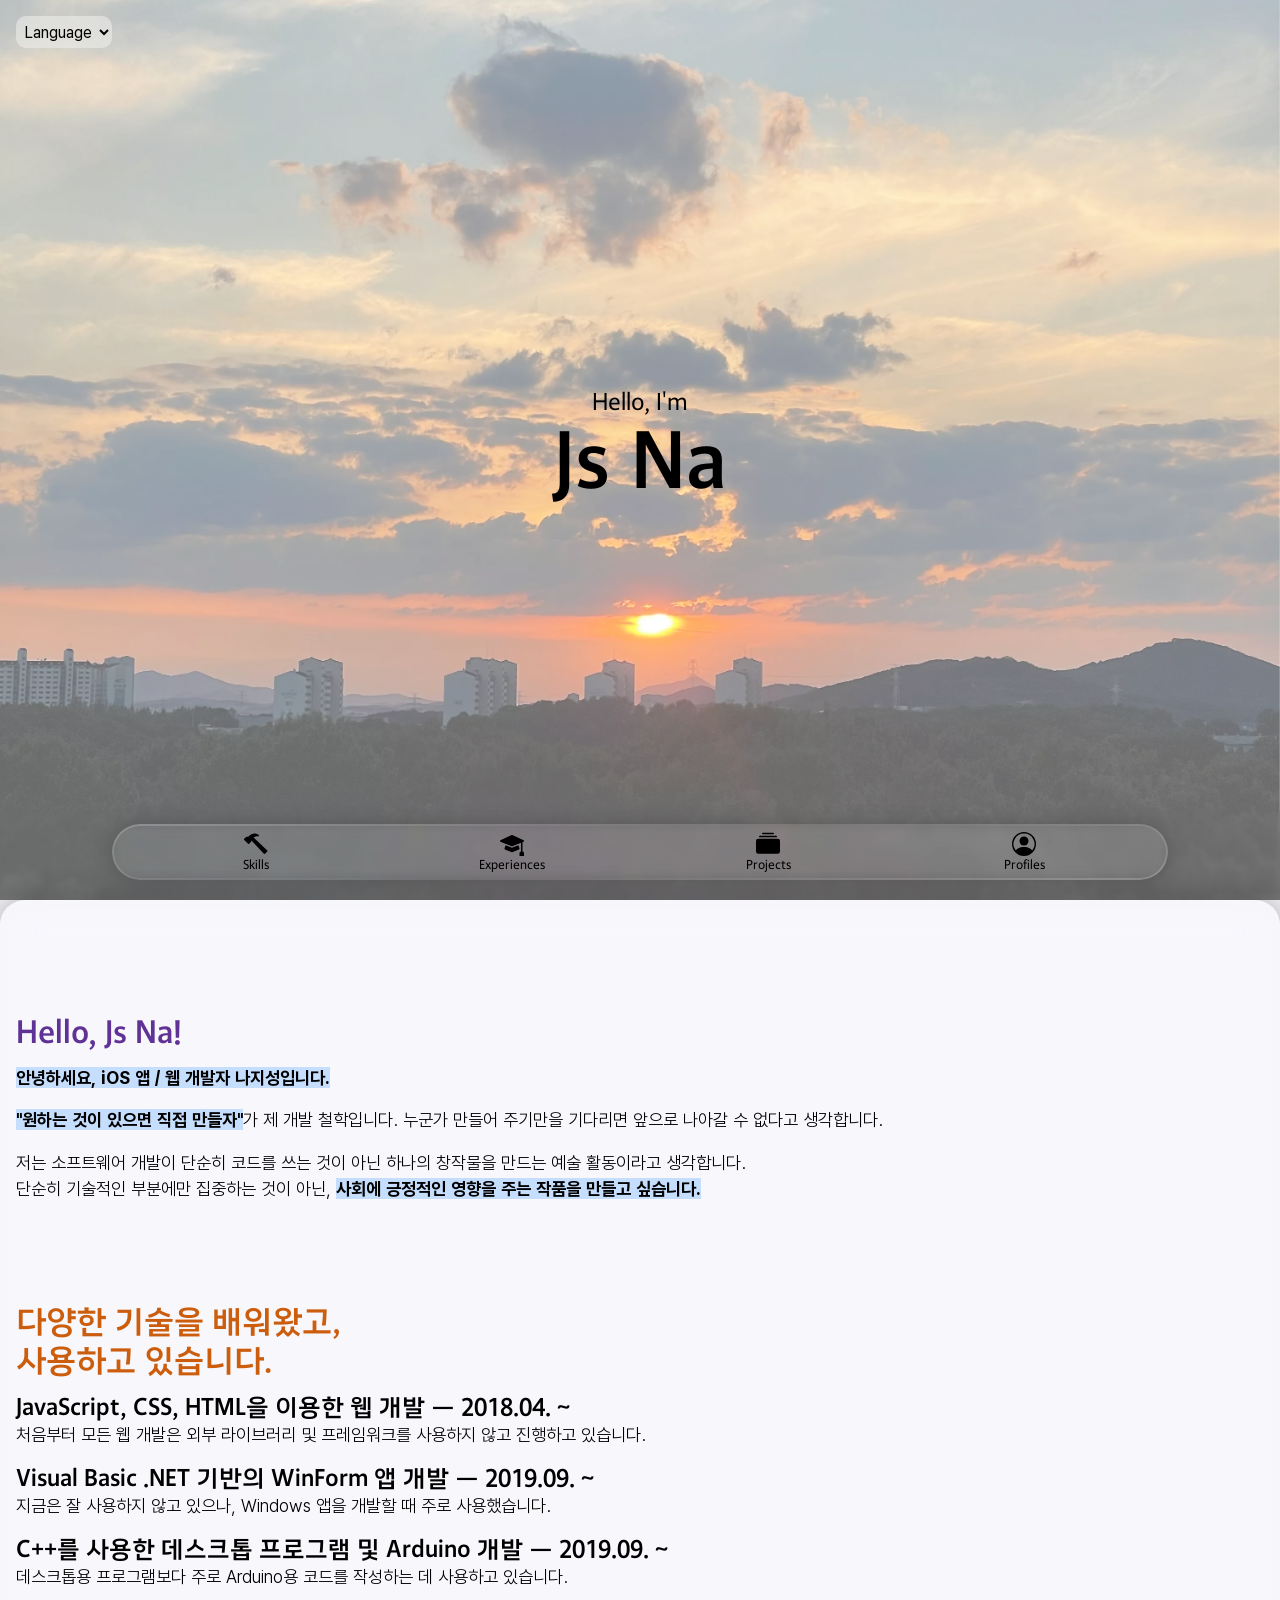
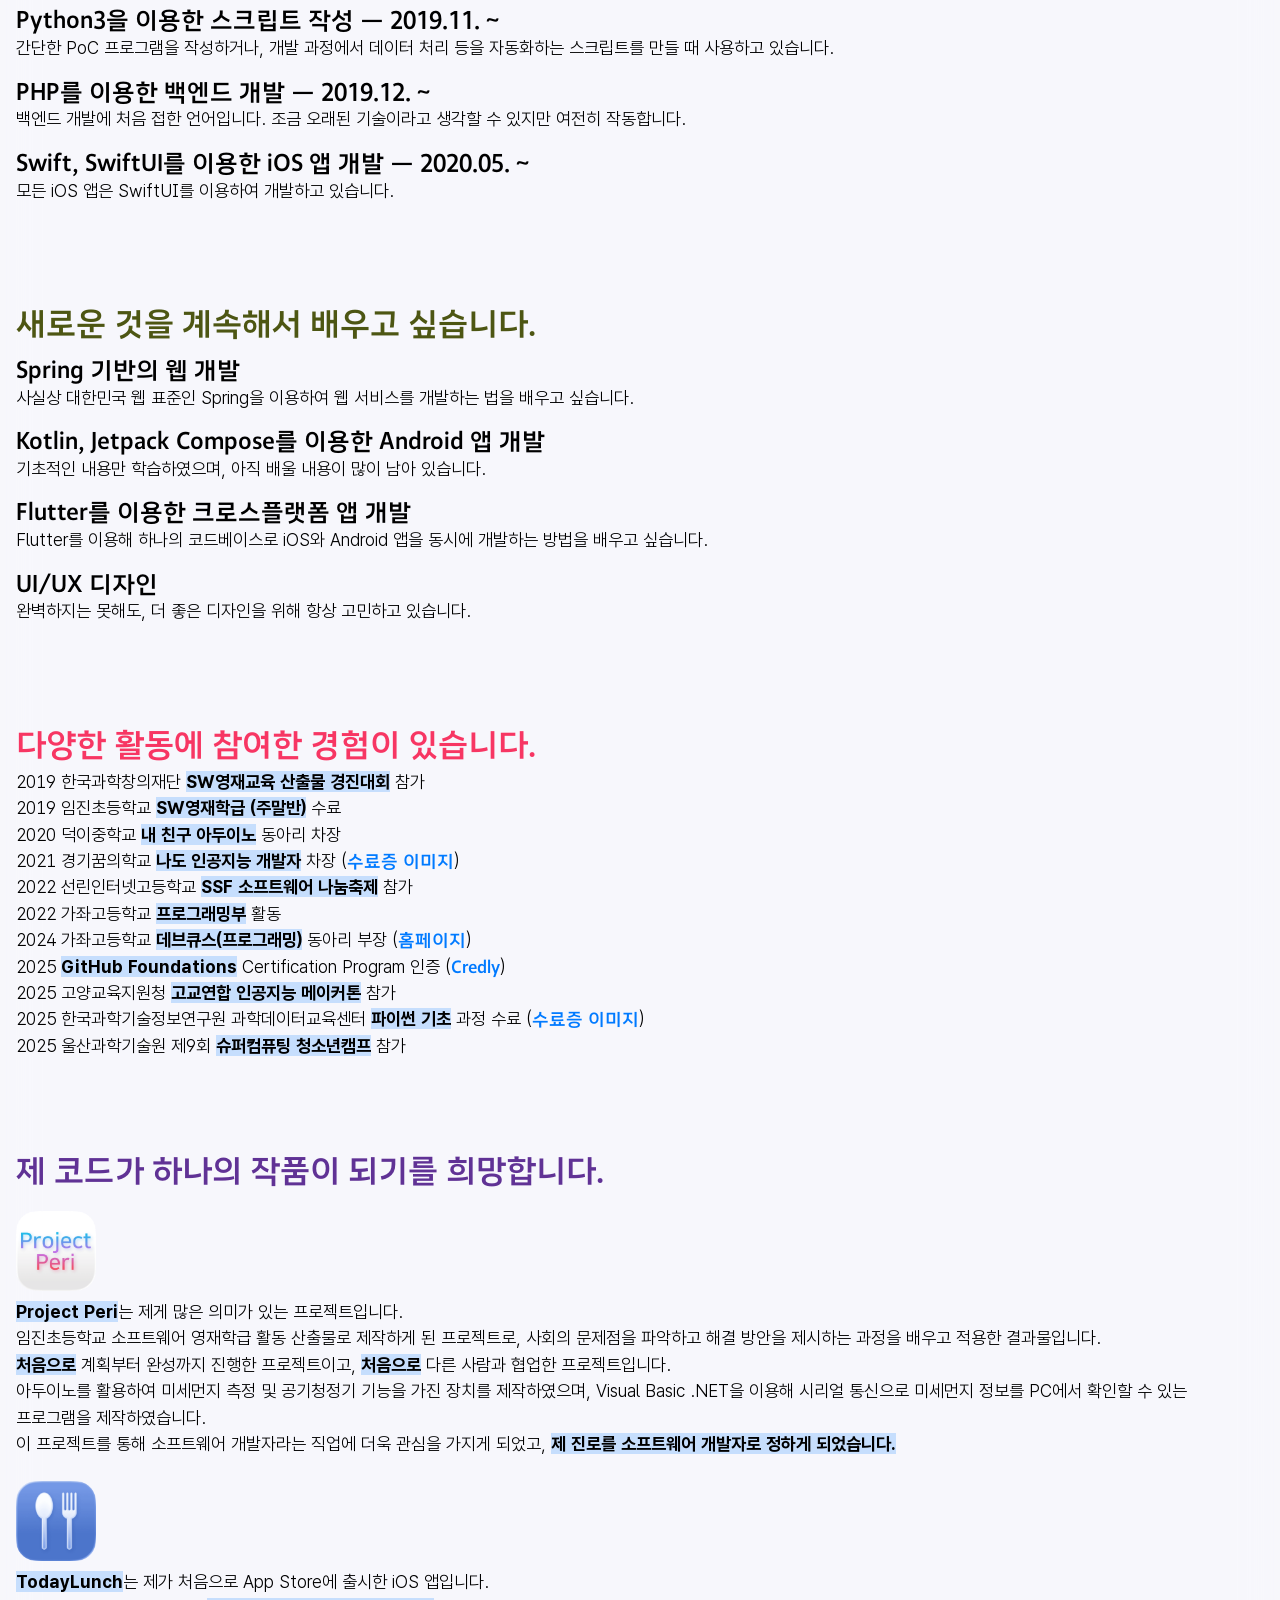
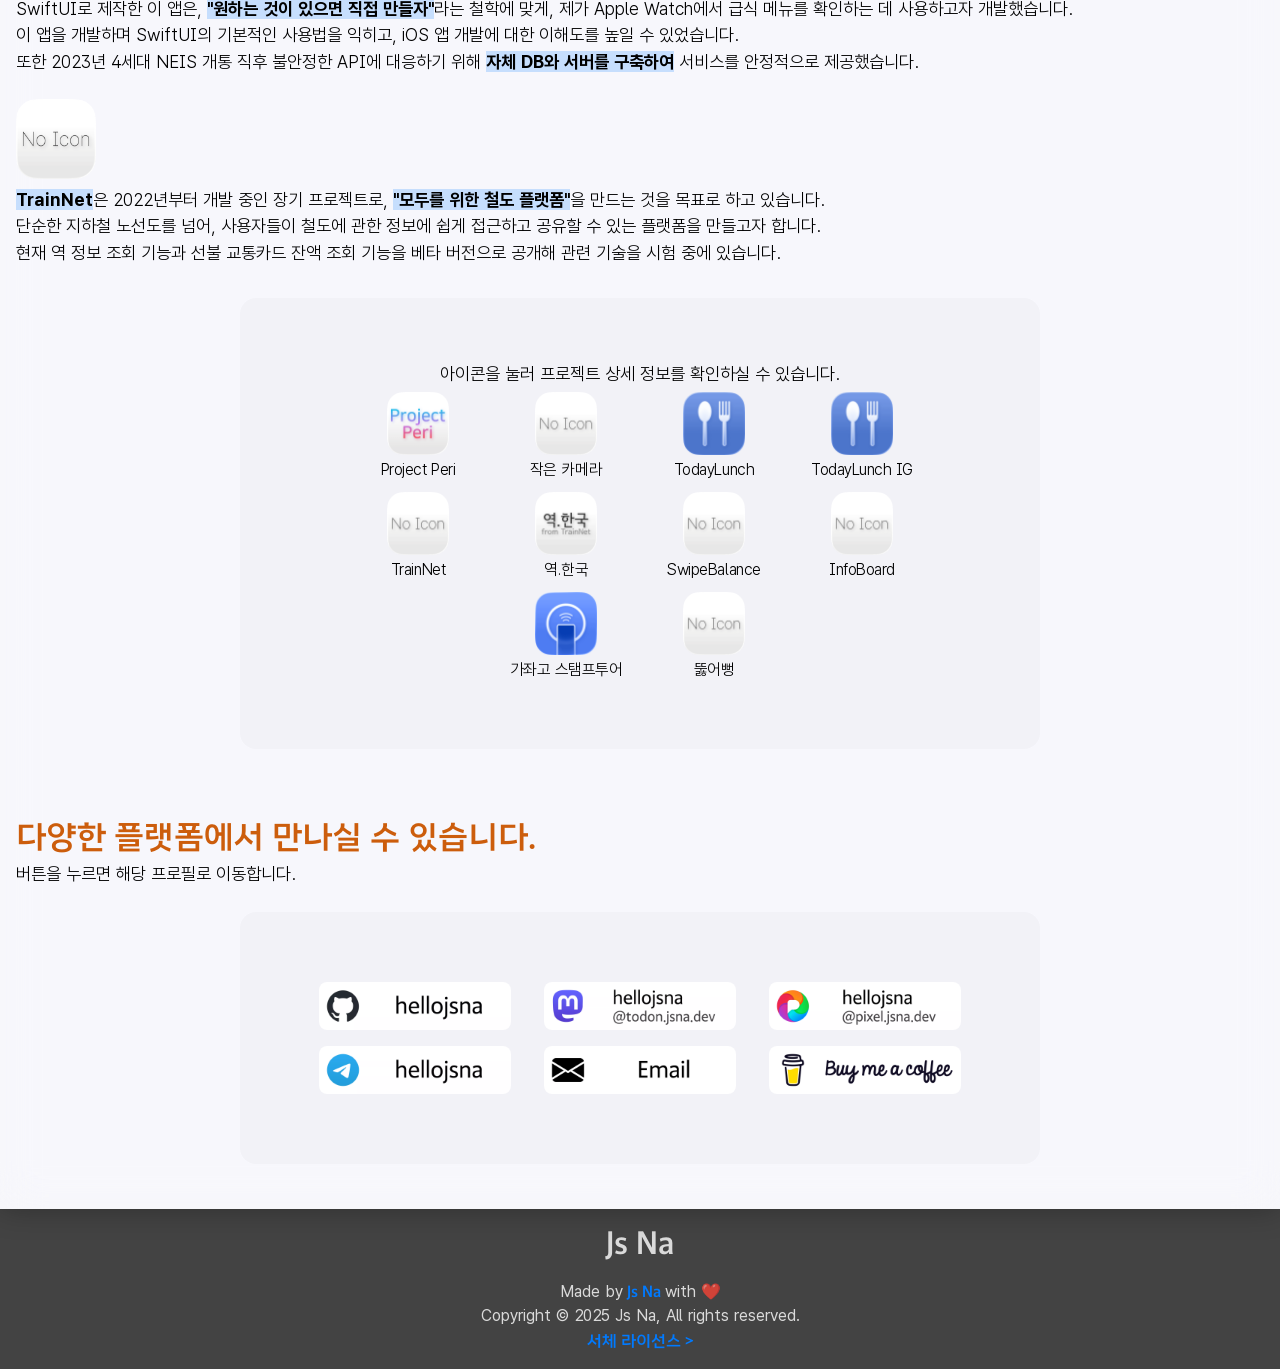
==== commit 64fc6cee: "Add StampTour(Desc not yet)" ====
--- a/index.html
+++ b/index.html
@@ -239,7 +239,7 @@
                                 <p class="JsAppDescription">2019년 임진초등학교 소프트웨어 영재학급 산출물.<br>스마트폰으로 제어 가능한 미세먼지 측정 및
                                     공기청정기 장치.</p>
                             </button>
-                            <button id="JsAppItem-StorageManager" class="JsAppItem hoverEffect">
+                            <!--<button id="JsAppItem-StorageManager" class="JsAppItem hoverEffect">
                                 <picture>
                                     <source srcset="./resources/images/AppIcon/StorageManagerIcon-Dark.png"
                                         media="(prefers-color-scheme: dark)" />
@@ -248,7 +248,7 @@
                                 </picture>
                                 <p class="JsAppTitle">StorageManager</p>
                                 <p class="JsAppDescription">목록으로 정리해 한 눈에 보는 창고 상태 관리 앱.</p>
-                            </button>
+                            </button>-->
                             <button id="JsAppItem-SmallCamera" class="JsAppItem hoverEffect">
                                 <picture>
                                     <source srcset="./resources/images/AppIcon/NoIcon-Dark.png"
@@ -374,10 +374,24 @@
                                     InfoBoard 프로젝트는 학교를 방문한 모든 사람에게 유용한 정보를 제공합니다. 급식 식단부터 날씨, 버스 도착 정보까지, InfoBoard는
                                     학교생활에 필요한 모든 정보를 한 곳에서 쉽게 확인할 수 있게 해줍니다.<br>InfoBoard는 "잘 읽히는 디자인"을 만들기 위해 여러 디자인
                                     요소를 테스트했으며, 다양한 피드백을 적극적으로 반영하며 지속적인 개선을 이어가고 있습니다.</p>
-                                <!-- TODO: 설명 추가 -->
                                 <div class="JsAppDetailPreviewImagesContainer">
                                     <div class="JsAppDetailPreviewImages">
                                         <img src="./resources/images/AppPreview/dev.jsna.InfoBoard2024/Preview.001.png"
+                                            alt="Preview Image">
+                                    </div>
+                                </div>
+                            </button>
+                            <button id="JsAppItem-StampTour" class="JsAppItem hoverEffect">
+                                <picture>
+                                    <source srcset="./resources/images/AppIcon/StampTourIcon-Dark.png"
+                                        media="(prefers-color-scheme: dark)" />
+                                    <img src="./resources/images/AppIcon/StampTourIcon-Default.png" alt="가좌고 스탬프투어" />
+                                </picture>
+                                <p class="JsAppTitle">가좌고 스탬프투어</p>
+                                <p class="JsAppDescription">스탬프투어(2023, 2024)</p>
+                                <div class="JsAppDetailPreviewImagesContainer">
+                                    <div class="JsAppDetailPreviewImages">
+                                        <img src="./resources/images/AppPreview/dev.gajwa.StampTour/Preview.001.png"
                                             alt="Preview Image">
                                     </div>
                                 </div>
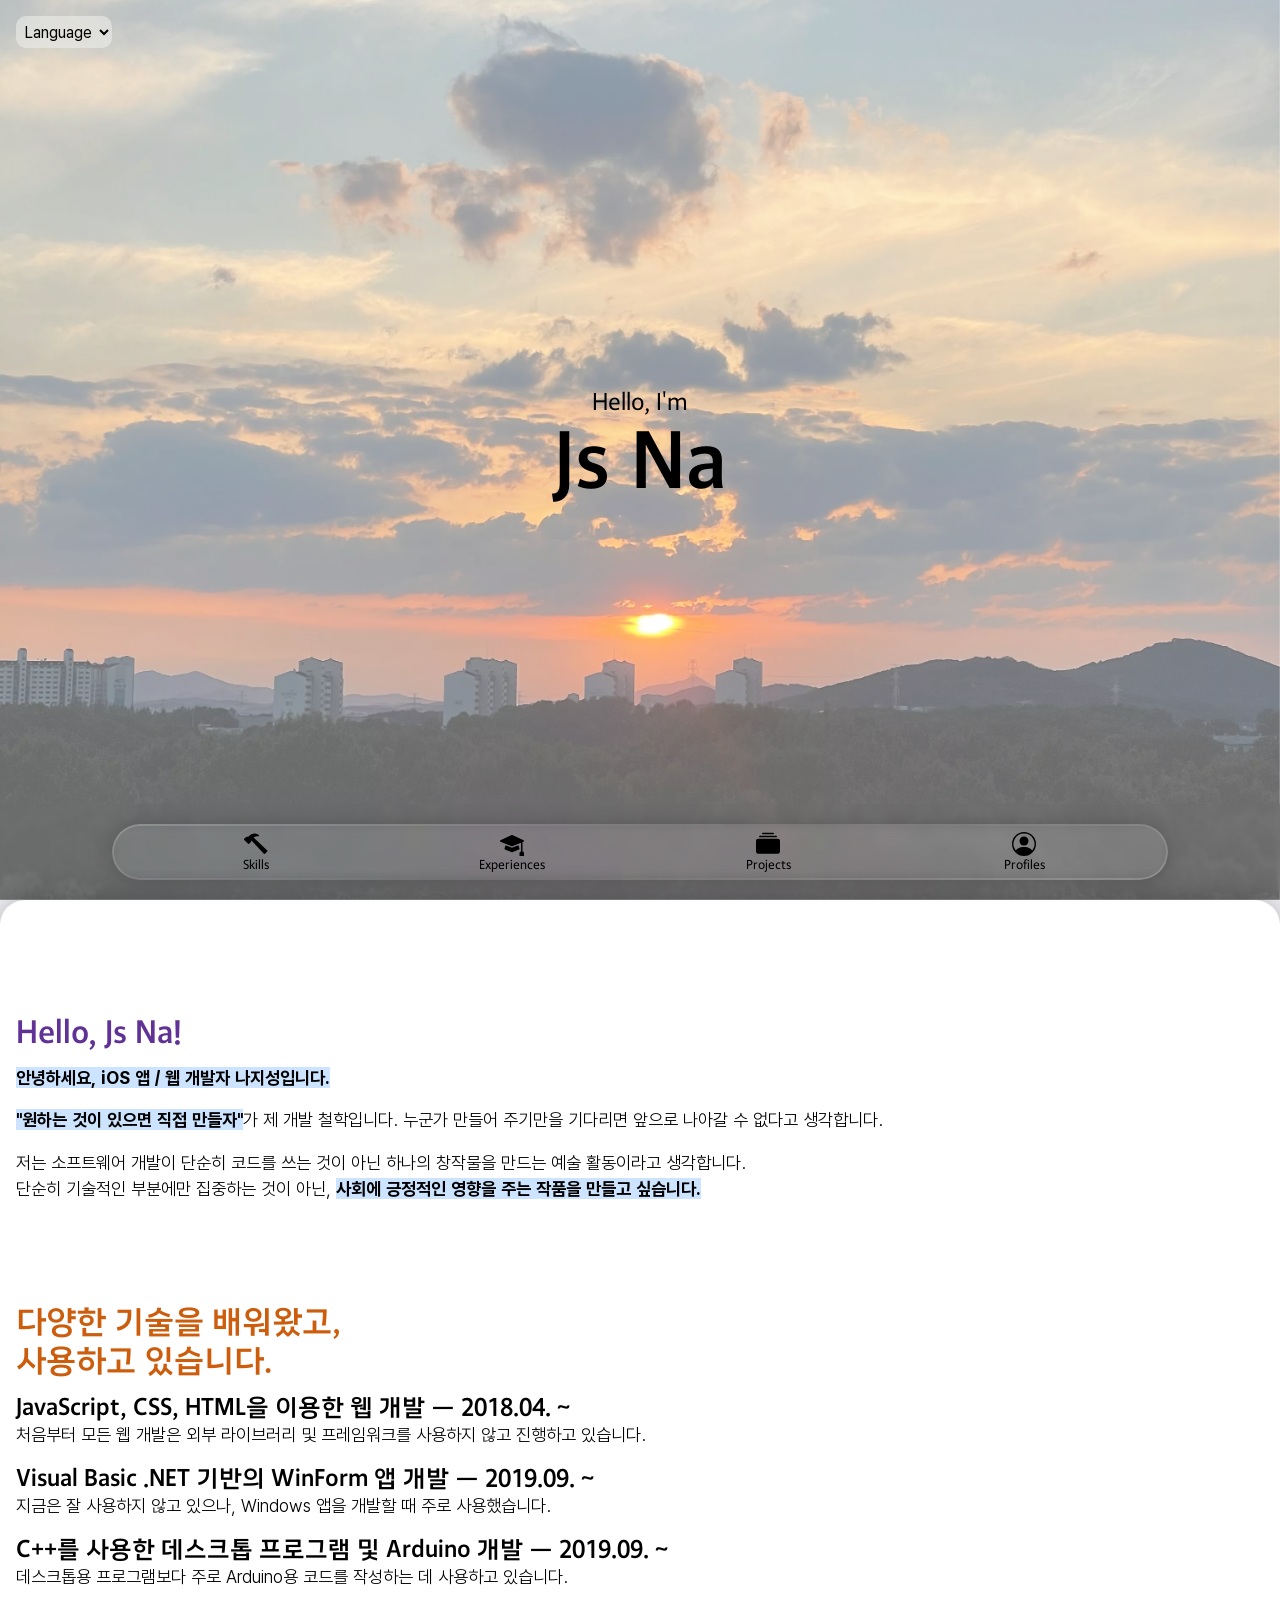
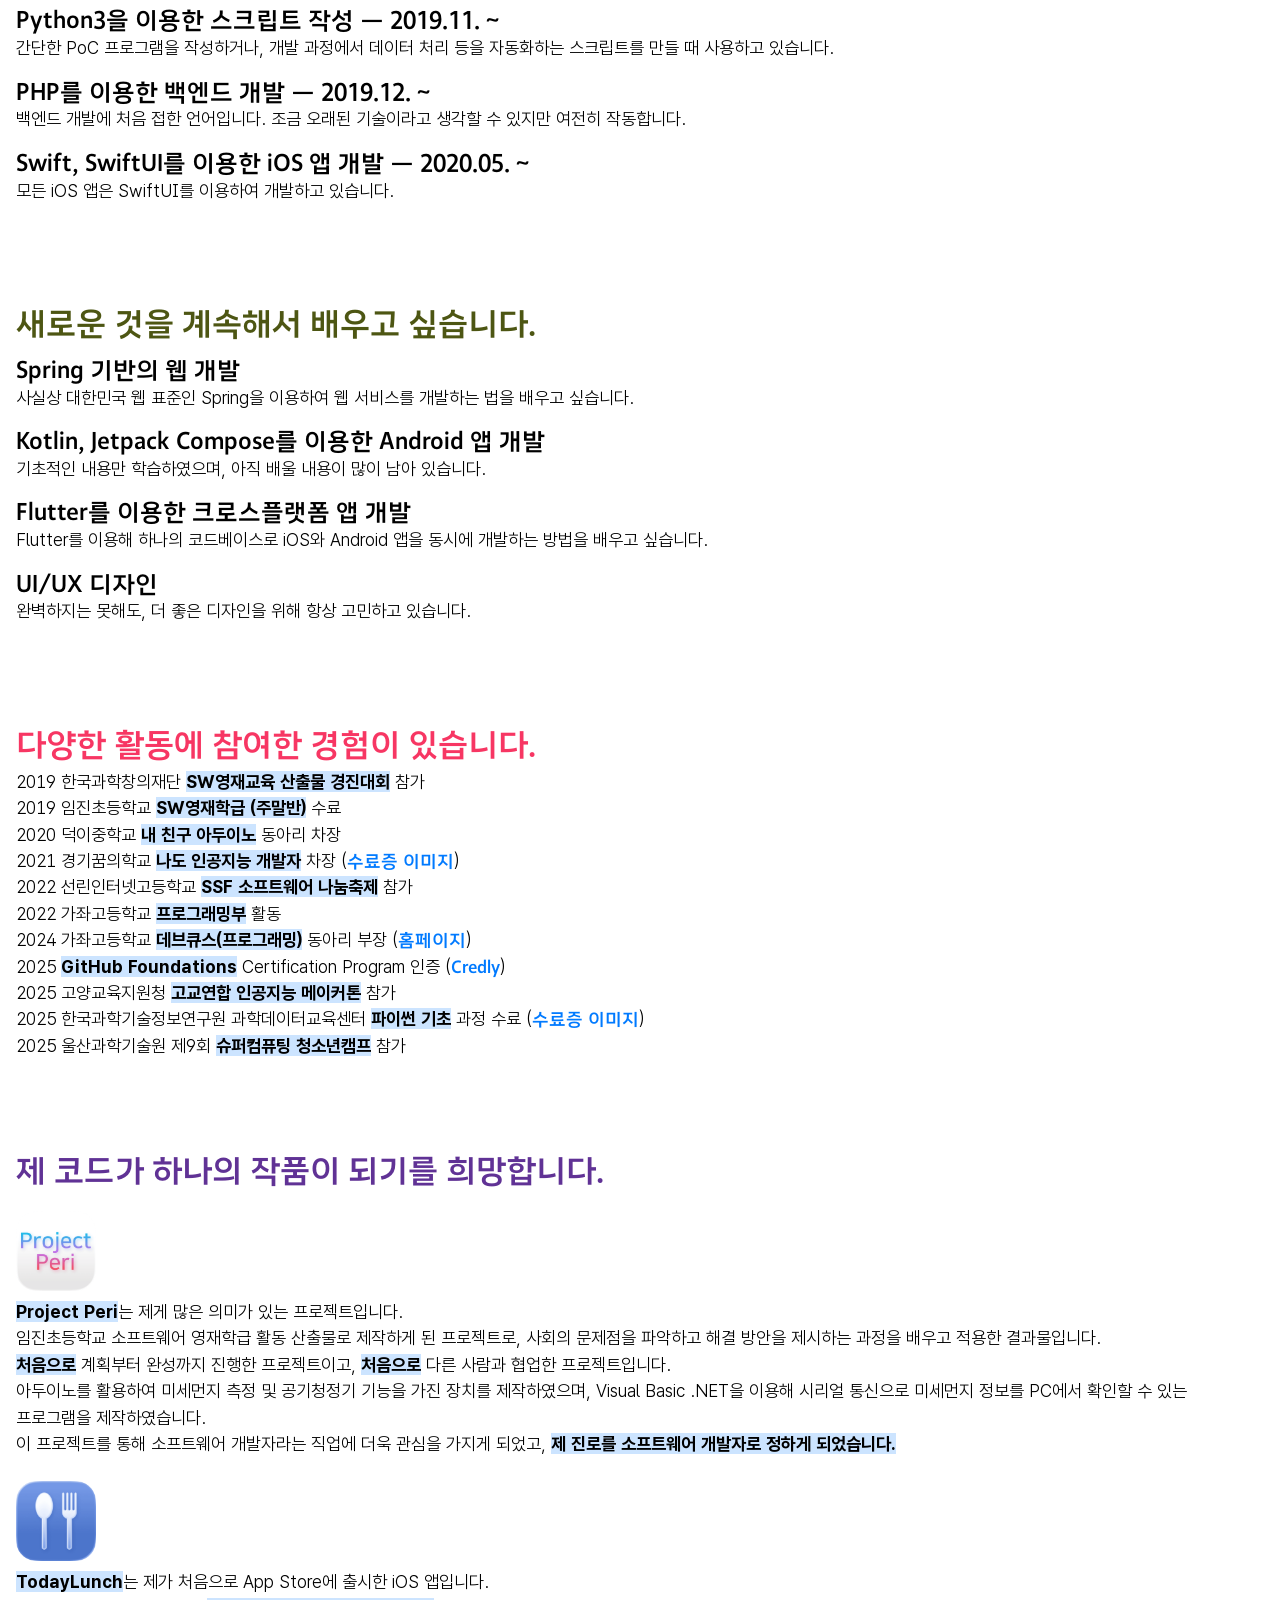
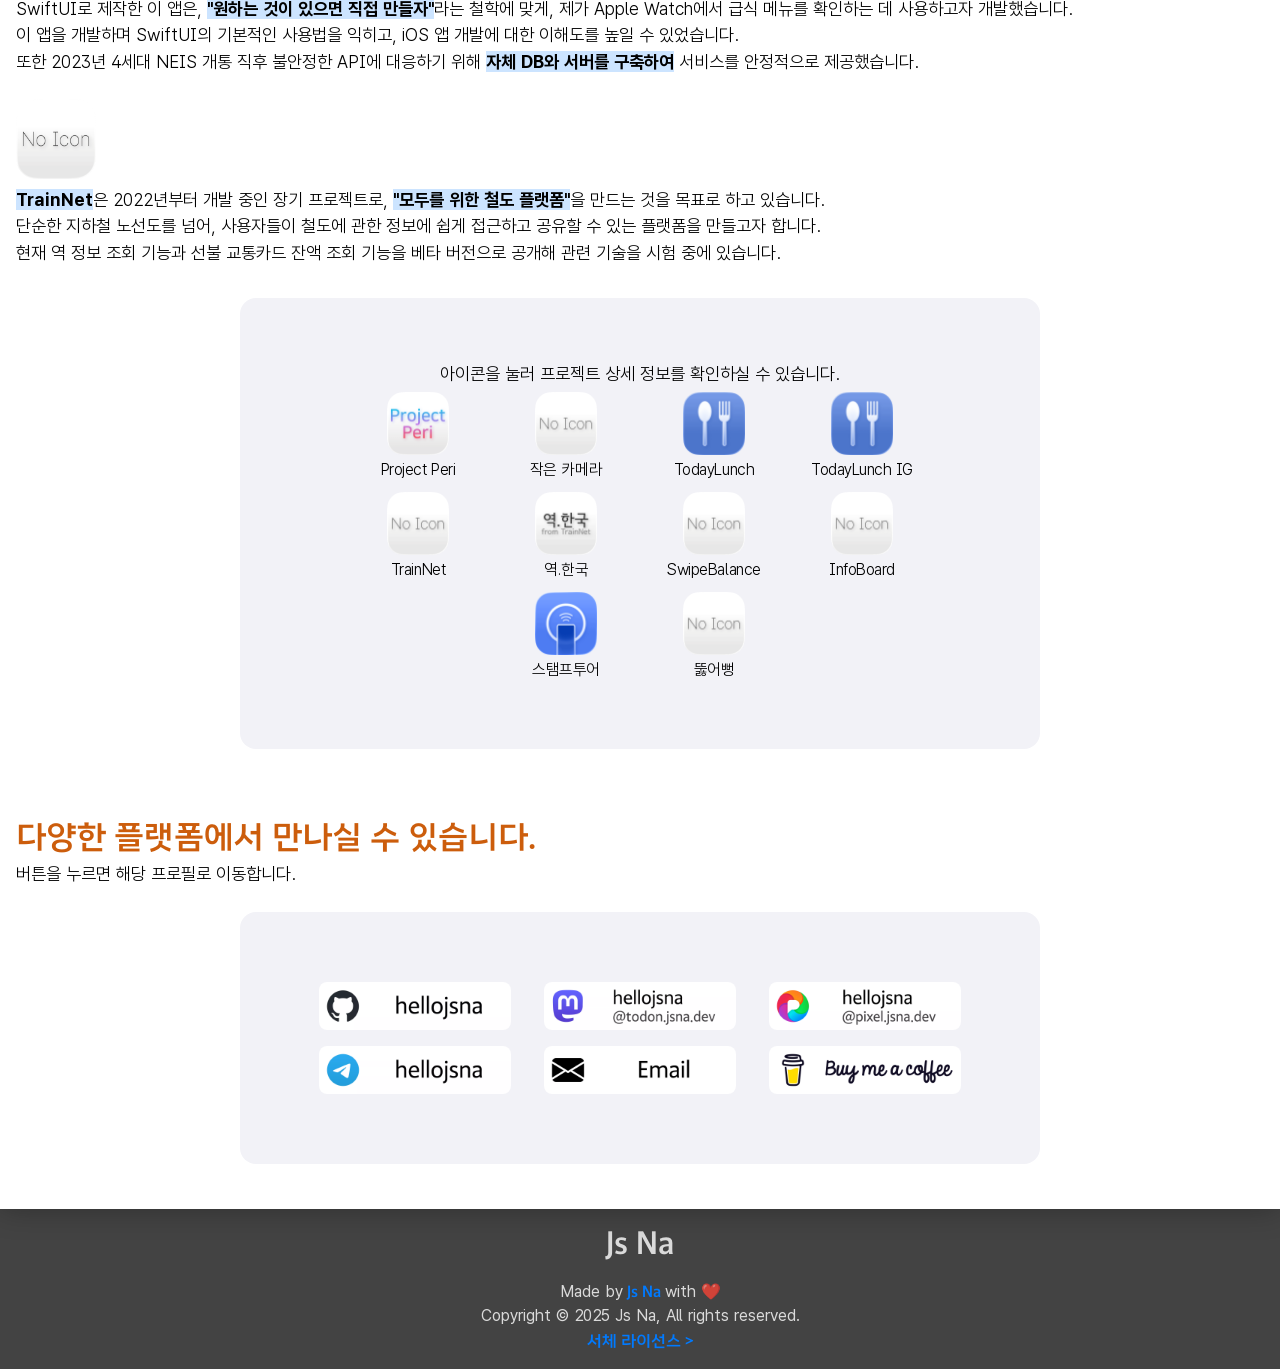
==== commit ea03dcc8: "Fix for Images With Different Ratio / Indent HTML" ====
--- a/index.html
+++ b/index.html
@@ -378,6 +378,8 @@
                                     <div class="JsAppDetailPreviewImages">
                                         <img src="./resources/images/AppPreview/dev.jsna.InfoBoard2024/Preview.001.png"
                                             alt="Preview Image">
+                                        <img src="./resources/images/AppPreview/dev.jsna.InfoBoard2024/Preview.002.png"
+                                            alt="Preview Image">
                                     </div>
                                 </div>
                             </button>
@@ -387,8 +389,8 @@
                                         media="(prefers-color-scheme: dark)" />
                                     <img src="./resources/images/AppIcon/StampTourIcon-Default.png" alt="가좌고 스탬프투어" />
                                 </picture>
-                                <p class="JsAppTitle">가좌고 스탬프투어</p>
-                                <p class="JsAppDescription">스탬프투어(2023, 2024)</p>
+                                <p class="JsAppTitle">스탬프투어</p>
+                                <p class="JsAppDescription">가좌고등학교 스탬프투어(2023, 2024)</p>
                                 <div class="JsAppDetailPreviewImagesContainer">
                                     <div class="JsAppDetailPreviewImages">
                                         <img src="./resources/images/AppPreview/dev.gajwa.StampTour/Preview.001.png"
